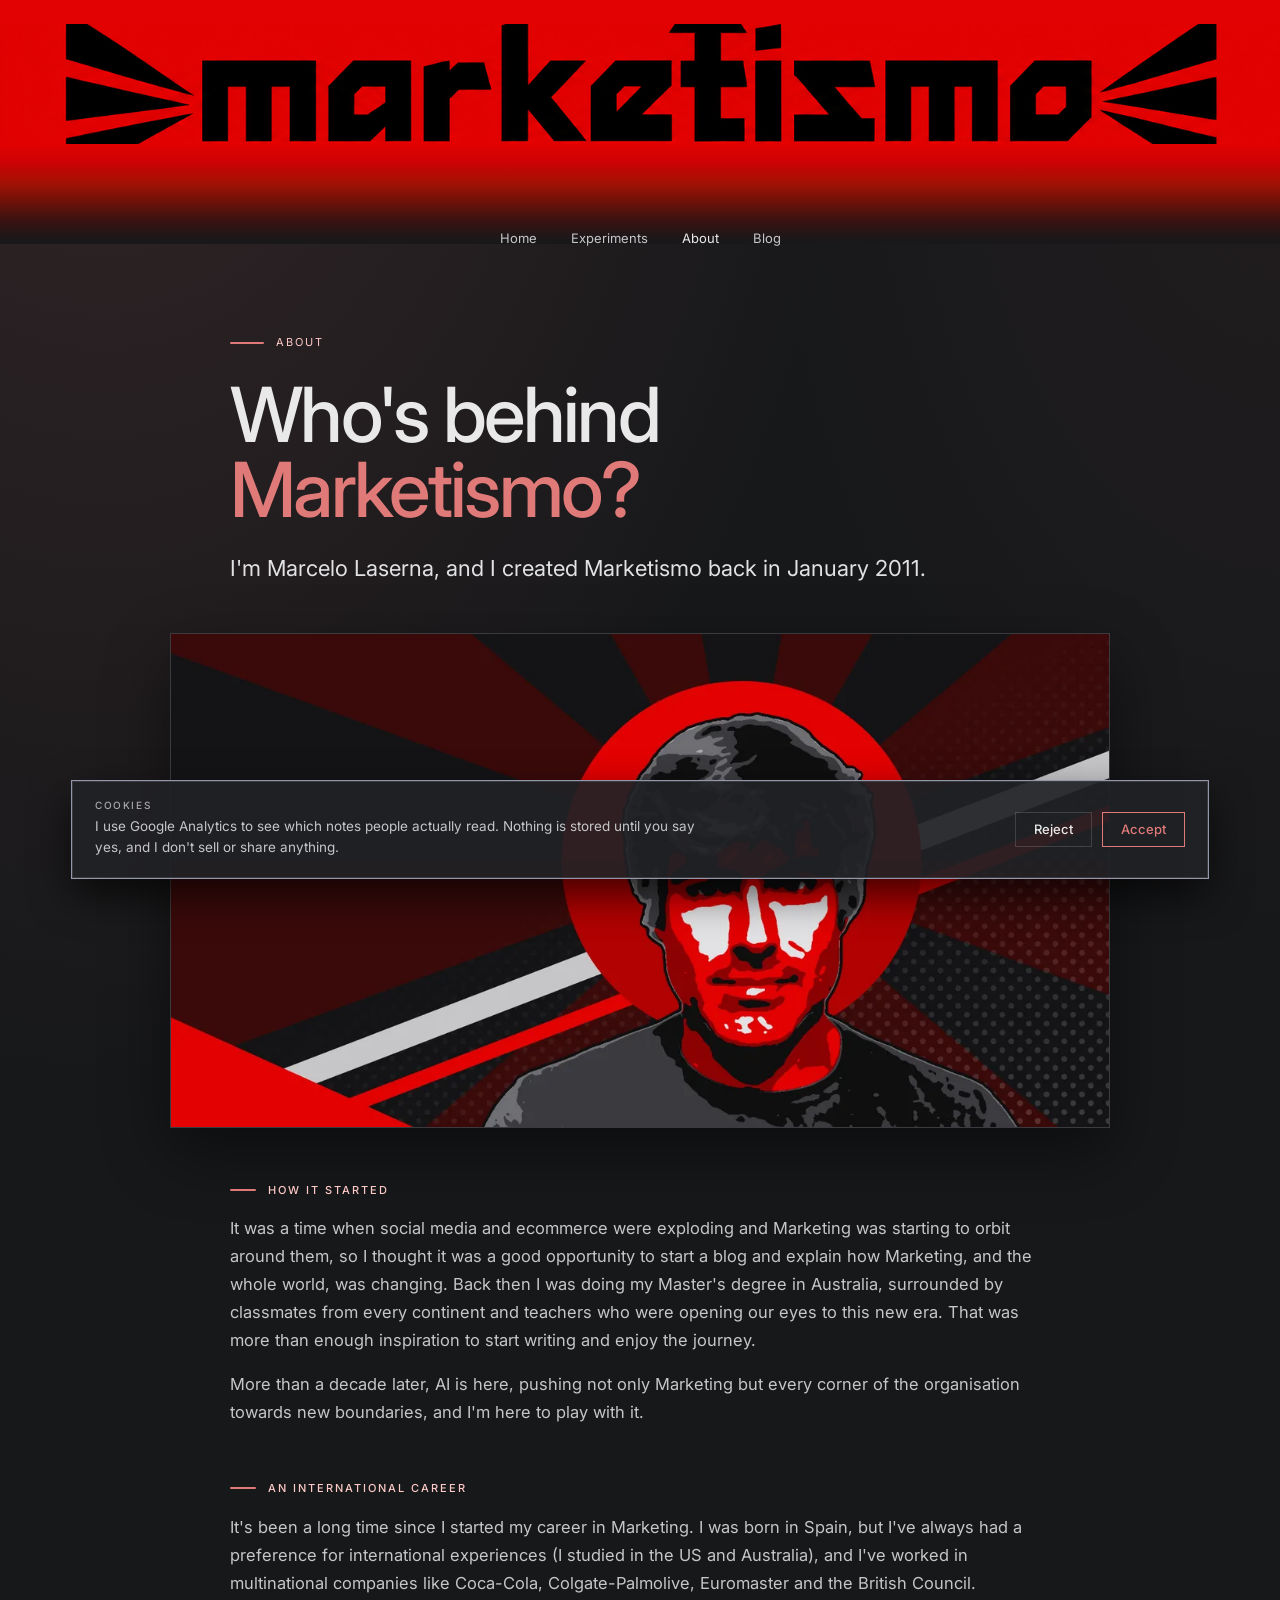
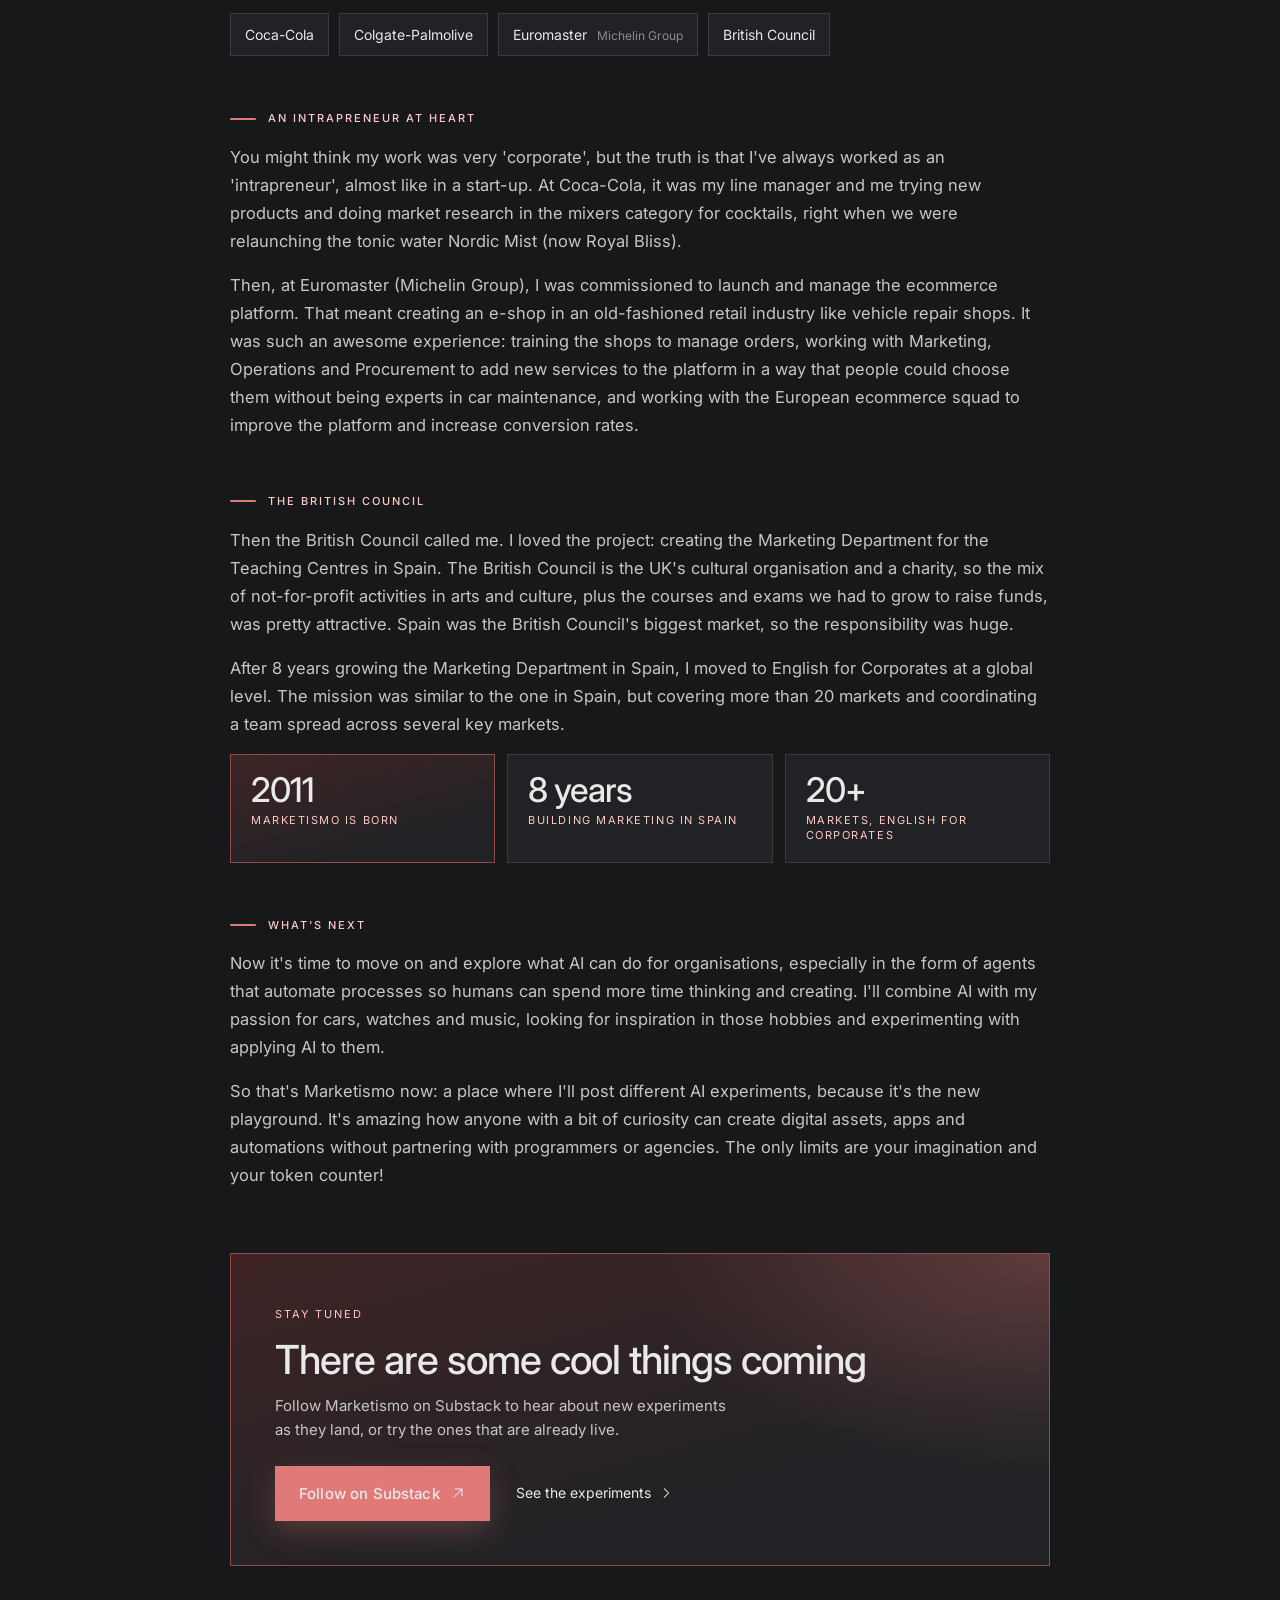
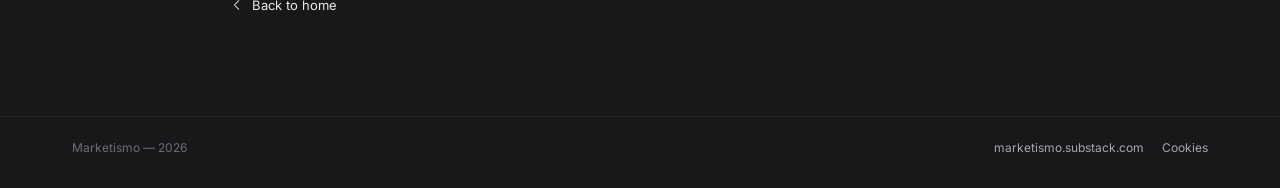
==== about/index.html @ d48d87e8 "Add the About page and its constructivist portrait tile New page at /about/ with Marcelo's story, a " ====
<!DOCTYPE html>
<html lang="en">
<head>
<meta charset="utf-8">
<meta name="viewport" content="width=device-width, initial-scale=1">

<!-- Consent Mode v2 defaults - must run before GTM loads -->
<script>
  window.dataLayer = window.dataLayer || [];
  function gtag(){dataLayer.push(arguments);}
  gtag('consent', 'default', {
    'ad_storage': 'denied',
    'ad_user_data': 'denied',
    'ad_personalization': 'denied',
    'analytics_storage': 'denied',
    'functionality_storage': 'granted',
    'security_storage': 'granted',
    'wait_for_update': 500
  });
</script>

<!-- Google Tag Manager -->
<script>(function(w,d,s,l,i){w[l]=w[l]||[];w[l].push({'gtm.start':
new Date().getTime(),event:'gtm.js'});var f=d.getElementsByTagName(s)[0],
j=d.createElement(s),dl=l!='dataLayer'?'&l='+l:'';j.async=true;j.src=
'https://www.googletagmanager.com/gtm.js?id='+i+dl;f.parentNode.insertBefore(j,f);
})(window,document,'script','dataLayer','GTM-PH86G99C');</script>
<!-- End Google Tag Manager -->
<title>About: who's behind Marketismo — Marketismo</title>
<meta name="description" content="Marcelo Laserna started Marketismo in 2011. From Coca-Cola, Euromaster and the British Council to building with AI: the story behind the blog and its experiments.">
<link rel="canonical" href="https://www.marketismo.com/about/">
<link rel="icon" href="/favicon.ico" sizes="16x16 32x32 48x48">
<link rel="icon" type="image/png" sizes="192x192" href="/assets/icons/icon-192.png">
<link rel="apple-touch-icon" href="/apple-touch-icon.png">
<link rel="manifest" href="/site.webmanifest">
<meta name="theme-color" content="#e20203">

<meta property="og:type" content="profile">
<meta property="og:site_name" content="Marketismo">
<meta property="og:title" content="Who's behind Marketismo?">
<meta property="og:description" content="Marcelo Laserna: marketer, intrapreneur, and now playing with AI.">
<meta property="og:url" content="https://www.marketismo.com/about/">
<meta property="og:image" content="https://www.marketismo.com/assets/img/about/about-og.jpg">
<meta property="og:image:width" content="1200">
<meta property="og:image:height" content="630">
<meta property="og:image:alt" content="Poster-style portrait of Marcelo Laserna in red, black and grey.">
<meta name="twitter:card" content="summary_large_image">

<link rel="preconnect" href="https://fonts.googleapis.com">
<link rel="preconnect" href="https://fonts.gstatic.com" crossorigin>
<link rel="stylesheet" href="https://fonts.googleapis.com/css2?family=Inter:wght@300;400;500;600&amp;display=swap">
<link rel="stylesheet" href="/assets/css/nocturne.css">
<link rel="stylesheet" href="/assets/css/site.css">
</head>
<body>
<!-- Google Tag Manager (noscript) -->
<noscript><iframe src="https://www.googletagmanager.com/ns.html?id=GTM-PH86G99C"
height="0" width="0" style="display:none;visibility:hidden"></iframe></noscript>
<!-- End Google Tag Manager (noscript) -->
<div class="page">

  <header class="site-header site-header--compact">
    <a class="logo-link" href="/" aria-label="Marketismo — home">
      <img src="/assets/img/marketismo-logo.png" alt="Marketismo">
    </a>
    <div class="logo-fade" aria-hidden="true"></div>
    <nav class="site-nav">
      <a href="/">Home</a>
      <a href="/#tiles">Experiments</a>
      <a href="/about/" aria-current="page">About</a>
      <a href="https://marketismo.substack.com/" target="_blank" rel="noopener">Blog</a>
    </nav>
  </header>

  <main>
    <article class="article">

      <header class="article-head">
        <div class="eyebrow">
          <span class="eyebrow-mark"></span>
          <span class="eyebrow-text">About</span>
        </div>
        <h1>Who's behind <em>Marketismo?</em></h1>
        <p class="article-lead">I'm Marcelo Laserna, and I created Marketismo back in January 2011.</p>
      </header>

      <figure class="article-figure">
        <img src="/assets/img/about/about-1200.webp"
             srcset="/assets/img/about/about-1200.webp 1200w, /assets/img/about/about-2400.webp 2400w"
             sizes="(max-width: 900px) 100vw, 900px"
             width="1200" height="630"
             alt="Poster-style portrait of Marcelo Laserna in red, black and grey, in front of a red sun and rays.">
      </figure>

      <div class="article-body">

        <h2>How it started</h2>
        <p>It was a time when social media and ecommerce were exploding and Marketing was starting to orbit around them, so I thought it was a good opportunity to start a blog and explain how Marketing, and the whole world, was changing. Back then I was doing my Master's degree in Australia, surrounded by classmates from every continent and teachers who were opening our eyes to this new era. That was more than enough inspiration to start writing and enjoy the journey.</p>
        <p>More than a decade later, AI is here, pushing not only Marketing but every corner of the organisation towards new boundaries, and I'm here to play with it.</p>

        <h2>An international career</h2>
        <p>It's been a long time since I started my career in Marketing. I was born in Spain, but I've always had a preference for international experiences (I studied in the US and Australia), and I've worked in multinational companies like Coca-Cola, Colgate-Palmolive, Euromaster and the British Council.</p>
        <ul class="career" aria-label="Companies">
          <li>Coca-Cola</li>
          <li>Colgate-Palmolive</li>
          <li>Euromaster <span>Michelin Group</span></li>
          <li>British Council</li>
        </ul>

        <h2>An intrapreneur at heart</h2>
        <p>You might think my work was very 'corporate', but the truth is that I've always worked as an 'intrapreneur', almost like in a start-up. At Coca-Cola, it was my line manager and me trying new products and doing market research in the mixers category for cocktails, right when we were relaunching the tonic water Nordic Mist (now Royal Bliss).</p>
        <p>Then, at Euromaster (Michelin Group), I was commissioned to launch and manage the ecommerce platform. That meant creating an e-shop in an old-fashioned retail industry like vehicle repair shops. It was such an awesome experience: training the shops to manage orders, working with Marketing, Operations and Procurement to add new services to the platform in a way that people could choose them without being experts in car maintenance, and working with the European ecommerce squad to improve the platform and increase conversion rates.</p>

        <h2>The British Council</h2>
        <p>Then the British Council called me. I loved the project: creating the Marketing Department for the Teaching Centres in Spain. The British Council is the UK's cultural organisation and a charity, so the mix of not-for-profit activities in arts and culture, plus the courses and exams we had to grow to raise funds, was pretty attractive. Spain was the British Council's biggest market, so the responsibility was huge.</p>
        <p>After 8 years growing the Marketing Department in Spain, I moved to English for Corporates at a global level. The mission was similar to the one in Spain, but covering more than 20 markets and coordinating a team spread across several key markets.</p>
        <ul class="facts">
          <li><span class="facts-value">2011</span><span class="facts-label">Marketismo is born</span></li>
          <li><span class="facts-value">8 years</span><span class="facts-label">Building Marketing in Spain</span></li>
          <li><span class="facts-value">20+</span><span class="facts-label">Markets, English for Corporates</span></li>
        </ul>

        <h2>What's next</h2>
        <p>Now it's time to move on and explore what AI can do for organisations, especially in the form of agents that automate processes so humans can spend more time thinking and creating. I'll combine AI with my passion for cars, watches and music, looking for inspiration in those hobbies and experimenting with applying AI to them.</p>
        <p>So that's Marketismo now: a place where I'll post different AI experiments, because it's the new playground. It's amazing how anyone with a bit of curiosity can create digital assets, apps and automations without partnering with programmers or agencies. The only limits are your imagination and your token counter!</p>

        <aside class="cta-panel" aria-labelledby="cta-title">
          <span class="cta-kicker">Stay tuned</span>
          <h2 class="cta-title" id="cta-title">There are some cool things coming</h2>
          <p>Follow Marketismo on Substack to hear about new experiments as they land, or try the ones that are already live.</p>
          <div class="cta-actions">
            <a class="cta-button" href="https://marketismo.substack.com/" target="_blank" rel="noopener">Follow on Substack
              <svg width="16" height="16" viewBox="0 0 256 256" fill="currentColor" aria-hidden="true"><path d="M200 64v104a8 8 0 0 1-16 0V83.3L69.7 197.7a8 8 0 0 1-11.4-11.4L172.7 72H88a8 8 0 0 1 0-16h104a8 8 0 0 1 8 8Z"/></svg>
            </a>
            <a class="cta-secondary" href="/#tiles">See the experiments
              <svg width="14" height="14" viewBox="0 0 256 256" fill="currentColor" aria-hidden="true"><path d="m181.7 133.7-80 80a8 8 0 0 1-11.4-11.4L164.7 128 90.3 53.7a8 8 0 0 1 11.4-11.4l80 80a8 8 0 0 1 0 11.4Z"/></svg>
            </a>
          </div>
        </aside>

        <a class="article-back" href="/">
          <svg width="14" height="14" viewBox="0 0 256 256" fill="currentColor" aria-hidden="true"><path d="M165.7 202.3a8 8 0 0 1-11.4 11.4l-80-80a8 8 0 0 1 0-11.4l80-80a8 8 0 0 1 11.4 11.4L91.3 128Z"/></svg>
          Back to home
        </a>
      </div>
    </article>
  </main>

  <footer class="site-footer">
    <span>Marketismo — 2026</span>
    <div class="footer-links">
      <a href="https://marketismo.substack.com/" target="_blank" rel="noopener">marketismo.substack.com</a>
      <button type="button" class="link-btn" id="mk-consent-reopen">Cookies</button>
    </div>
  </footer>
</div>
<!-- Cookie consent -->
<div class="consent" id="mk-consent" role="dialog" aria-modal="false" aria-labelledby="mk-consent-title" hidden>
  <div class="consent-inner">
    <div class="consent-copy">
      <h2 class="consent-title" id="mk-consent-title">Cookies</h2>
      <p>I use Google Analytics to see which notes people actually read. Nothing is stored until you say yes, and I don't sell or share anything.</p>
    </div>
    <div class="consent-actions">
      <button type="button" class="btn btn-secondary" data-consent="denied">Reject</button>
      <button type="button" class="btn btn-primary" data-consent="granted">Accept</button>
    </div>
  </div>
</div>
<script src="/assets/js/consent.js"></script>
</body>
</html>
---- assets/css/nocturne.css ----
/* Nocturne — design-system tokens and component classes. This file is the source of truth for the system's look; retune it here and see readme.md. */
@import url('https://fonts.googleapis.com/css2?family=Inter:wght@400;500;600;700&display=swap');

:root {
  --color-bg: #161826;
  --color-surface: #232532;
  --color-text: #e9e9ed;
  --color-accent: #9184d9; /* review round 7 (Barron): the accent moves to
     the product's blurple — OKLCH hue 289.2, the hue of the app's own Pro
     accent (#9a8fe0, --om-accent-pro) — at the same lightness the steel
     accent held (L 0.660, so the documented ratios survive) and chroma
     in the product blurple's own range (its token sits at C 0.118; the
     accent takes 0.125, from the old steel's 0.030):
     the accent now reads as an accent rather than another neutral. */
  --color-accent-2: #a7a1db; /* the machine-derived stand-in follows: same
     hue, same L 0.734, chroma at the same 2:3 proportion it held */
  --color-divider: color-mix(in srgb, #e9e9ed 16%, transparent);

  /* Tonal ramps — generated in OKLCH on one shared lightness scale, so the
     same step of any role matches the others in visual value. */
  --color-neutral-100: #f3f5fe;
  --color-neutral-200: #e4e7f5;
  --color-neutral-300: #cfd3e5;
  --color-neutral-400: #b2b6ca;
  --color-neutral-500: #9397ab;
  --color-neutral-600: #75798c;
  --color-neutral-700: #595d6c;
  --color-neutral-800: #3f424d;
  --color-neutral-900: #292b31;

  --color-accent-100: #f5f4ff;
  --color-accent-200: #e7e5fe;
  --color-accent-300: #d2cefd;
  --color-accent-400: #b5abfc;
  --color-accent-500: #968ae0;
  --color-accent-600: #796cbf;
  --color-accent-700: #5d5294;
  --color-accent-800: #423a6a;
  --color-accent-900: #2b2741;

  --color-accent-2-100: #f5f4ff;
  --color-accent-2-200: #e7e5fe;
  --color-accent-2-300: #d2cefd;
  --color-accent-2-400: #b5afe8;
  --color-accent-2-500: #9690c9;
  --color-accent-2-600: #7972a9;
  --color-accent-2-700: #5c5783;
  --color-accent-2-800: #423e5d;
  --color-accent-2-900: #2b293a;

  /* Deck section-divider ground — review round 3: saturation as presence.
     Dividers take a saturated deep indigo (hue 277, the neutral ramp's own
     family; C 0.094 — written when the accent held C 0.030, before the
     round-7 blurple raised it past the ground's) with a lighter bloom and
     a ghost tint of the same hue, while the slide grounds stay
     desaturated. Deck-scale fills only — not interface colors. */
  --color-section: #262a60;
  --color-section-glow: #353b80;
  --color-section-ghost: #4c5397;

  --font-heading: "Inter", system-ui, sans-serif;
  --font-heading-weight: 500;
  --font-body: "Inter", system-ui, sans-serif;

  --space-1: 2.8px;
  --space-2: 5.6px;
  --space-3: 8.4px;
  --space-4: 11.2px;
  --space-6: 16.8px;
  --space-8: 22.4px;

  --radius-sm: 4px;
  --radius-md: 8px;
  --radius-lg: 14px;

  /* Elevation — derived from the ground: soft ink-tinted shadows on a
     light theme, a hairline edge + ambient darkness on a dark one. */
  --shadow-sm: 0 0 0 1px #3f424d;
  --shadow-md: 0 0 0 1px #595d6c, 0 6px 18px rgba(0,0,0,0.55);
  --shadow-lg: 0 0 0 1px #9397ab, 0 16px 40px rgba(0,0,0,0.65);
}

body {
  background: var(--color-bg);
  color: var(--color-text);
  font-family: var(--font-body);
}
h1, h2, h3, h4 { font-family: var(--font-heading); font-weight: var(--font-heading-weight); }

.lighten{mix-blend-mode:lighten;background-color:transparent}

/* ══════════════════════════════════════════════════════════════════════════
   Components — built with the tokens above. Plain CSS
   on plain HTML: no JavaScript, no build step. Each class is documented in
   readme.md and demonstrated in foundations/ and components/.
   ══════════════════════════════════════════════════════════════════════ */

*, *::before, *::after { box-sizing: border-box; }
body { margin: 0; font-size: 15px; line-height: 1.55; font-weight: 400; }
h1, h2, h3, h4, h5, h6 {
  font-family: var(--font-heading); font-weight: var(--font-heading-weight);
  line-height: 1.12; letter-spacing: -0.015em; margin: 0 0 var(--space-2);
}
h1 { font-size: 42px; }
h2 { font-size: 32px; }
h3 { font-size: 25px; }
h4 { font-size: 20px; }
h5 { font-size: 16px; }
h6 { font-size: 13px; }
h6 { letter-spacing: 0.08em; text-transform: uppercase; }
p { margin: 0 0 var(--space-3); }
a { color: var(--color-accent); text-underline-offset: 3px; }
img { display: block; max-width: 100%; }
figure { margin: 0; }
figcaption {
  font-size: 11px; margin-top: var(--space-1);
  color: color-mix(in srgb, var(--color-text) 55%, transparent);
}
.text-muted { color: color-mix(in srgb, var(--color-text) 55%, transparent); }
:focus { outline: none; }
:focus-visible { outline: 2px solid var(--color-accent); outline-offset: 2px; }
::selection { background: color-mix(in srgb, var(--color-accent) 30%, transparent); }

/* — rules — */
/* Rules fade to transparent at both ends instead of stopping cleanly — a
   Nocturne signature. The ramp is 48px an end (one deck baseline unit),
   painted from the same divider token. Freestanding rules fade; box
   outlines, in-control separators, and short accent marks stay solid. */
.hr {
  height: 1px; border: 0; margin: var(--space-4) 0;
  background: linear-gradient(to right,
    transparent, var(--color-divider) 48px,
    var(--color-divider) calc(100% - 48px), transparent);
}

/* — buttons — */
.btn {
  display: inline-flex; align-items: center; justify-content: center; gap: 6px;
  cursor: pointer; text-decoration: none;
  font-family: var(--font-heading); font-weight: var(--font-heading-weight);
  font-size: 14px; line-height: 1.2; color: var(--color-text); /* matches the .input's 14px —
     the pair sits side by side in sign-up rows */
  background: transparent; border: 1px solid transparent;
  padding: var(--space-2) calc(var(--space-3) * 1.2);
  border-radius: var(--radius-md);
}
.btn svg { display: block; }
.btn:disabled { opacity: 0.45; cursor: not-allowed; }
.btn-primary { color: var(--color-accent); border-color: var(--color-accent); }
.btn-primary:hover { background: color-mix(in srgb, var(--color-accent) 12%, transparent); }
.btn-primary:active { background: color-mix(in srgb, var(--color-accent) 22%, transparent); }
.btn-secondary { border-color: var(--color-divider); }
.btn-secondary:hover { background: color-mix(in srgb, var(--color-text) 7%, transparent); }
.btn-secondary:active { background: color-mix(in srgb, var(--color-text) 14%, transparent); }
.btn-ghost { color: var(--color-accent); padding-inline: var(--space-1); }
.btn-ghost:hover { background: color-mix(in srgb, var(--color-accent) 10%, transparent); }
.btn-ghost:active { background: color-mix(in srgb, var(--color-accent) 18%, transparent); }
.btn-icon { width: 36px; height: 36px; padding: 0; }
.btn-block { width: 100%; margin-top: var(--space-2); }

/* — forms — */
.field > label {
  display: block; font-size: 12px; margin-bottom: 5px;
  color: color-mix(in srgb, var(--color-text) 70%, transparent);
}
.input {
  width: 100%; min-height: 36px; padding: 6px 10px; font: inherit;
  font-size: 14px; color: var(--color-text); caret-color: var(--color-accent);
  background: var(--color-surface);
  border: 1px solid var(--color-divider); border-radius: var(--radius-md);
}
.input:hover { border-color: color-mix(in srgb, var(--color-text) 45%, transparent); }
.input:focus-visible { border-color: var(--color-accent); outline-offset: 0; }
textarea.input { min-height: 90px; resize: vertical; }
.radio { display: inline-flex; align-items: center; gap: 8px; cursor: pointer; font-size: 14px; }
.radio input, .seg-opt input {
  position: absolute; opacity: 0; width: 0; height: 0; pointer-events: none;
}
.radio .dot {
  width: 16px; height: 16px; flex: none; border-radius: 50%;
  border: 1.5px solid var(--color-divider);
}
.radio:hover .dot { border-color: var(--color-accent); }
.radio input:checked + .dot {
  border-color: var(--color-accent); background: var(--color-accent);
  box-shadow: inset 0 0 0 4px var(--color-bg);
}
.radio input:focus-visible + .dot { outline: 2px solid var(--color-accent); outline-offset: 2px; }
.seg {
  display: inline-flex; overflow: hidden;
  border: 1px solid var(--color-divider); border-radius: var(--radius-md);
}
.seg-opt {
  display: inline-flex; align-items: center; gap: 6px;
  padding: 7px 12px; font-size: 13px; cursor: pointer;
}
.seg-opt + .seg-opt { border-left: 1px solid var(--color-divider); }
.seg-opt:has(input:checked) { color: var(--color-accent); box-shadow: inset 0 0 0 1px var(--color-accent); }
.seg-opt:not(:has(input:checked)):hover { background: color-mix(in srgb, var(--color-text) 7%, transparent); }
.seg-opt:has(input:focus-visible) { outline: 2px solid var(--color-accent); outline-offset: -2px; }

/* — cards — */
.card {
  display: flex; flex-direction: column; gap: var(--space-2);
  padding: var(--space-3); border-radius: var(--radius-md); background: var(--color-surface);
}
.card-kicker { font-size: 10px; letter-spacing: 0.1em; text-transform: uppercase; color: var(--color-accent); }
.card-title {
  font-family: var(--font-heading); font-weight: var(--font-heading-weight);
  font-size: 17px; line-height: 1.2;
}
.card-body { margin: 0; font-size: 13px; opacity: 0.8; flex: 1; }
.card-meta {
  display: flex; align-items: center; gap: 6px; font-size: 11px;
  color: color-mix(in srgb, var(--color-text) 50%, transparent);
}
.elev-sm { box-shadow: var(--shadow-sm); }
.elev-md { box-shadow: var(--shadow-md); }
.elev-lg { box-shadow: var(--shadow-lg); }

/* — tags — */
.tag {
  display: inline-flex; align-items: center; font-size: 11px;
  letter-spacing: 0.02em; padding: 3px 10px;
  border-radius: calc(var(--radius-md) * 0.75);
}
.tag-accent { background: var(--color-accent-800); color: var(--color-accent-100); }
.tag-accent-2 { background: var(--color-accent-2-800); color: var(--color-accent-2-100); }
.tag-neutral { background: var(--color-neutral-800); color: var(--color-neutral-100); }
.tag-outline { border: 1px solid var(--color-accent); color: var(--color-accent); }

/* — navigation — */
.nav {
  display: flex; align-items: center; gap: var(--space-4);
  padding: var(--space-3) var(--space-4);
  border-bottom: none;
}
.nav-brand {
  font-family: var(--font-heading); font-weight: var(--font-heading-weight);
  font-size: 18px; margin-right: auto;
}
.nav a { color: inherit; text-decoration: none; font-size: 14px; }
.nav a:hover, .nav a[aria-current='page'] { color: var(--color-accent); }

/* — tables — */
.table { width: 100%; border-collapse: collapse; font-size: 14px; }
.table th {
  text-align: left; font-size: 11px; letter-spacing: 0.08em; text-transform: uppercase;
  color: color-mix(in srgb, var(--color-text) 60%, transparent);
  padding: var(--space-2); border-bottom: 1px solid transparent; /* keeps layout; the row paints the fading rule */
}
.table td {
  padding: var(--space-2);
  border-bottom: 1px solid transparent;
}
/* Row rules as row-level strips so the end-fade spans the row, not each cell. */
.table thead tr {
  background: linear-gradient(to right,
    transparent, var(--color-divider) 48px,
    var(--color-divider) calc(100% - 48px), transparent) no-repeat bottom / 100% 1px;
}
.table tbody tr {
  background: linear-gradient(to right,
    transparent, color-mix(in srgb, var(--color-text) 8%, transparent) 48px,
    color-mix(in srgb, var(--color-text) 8%, transparent) calc(100% - 48px), transparent) no-repeat bottom / 100% 1px;
}
.table tbody tr:hover {
  /* the hover tint layers over the row rule, which keeps painting */
  background:
    linear-gradient(color-mix(in srgb, var(--color-text) 4%, transparent),
                    color-mix(in srgb, var(--color-text) 4%, transparent)) no-repeat 0 0 / 100% 100%,
    linear-gradient(to right,
      transparent, color-mix(in srgb, var(--color-text) 8%, transparent) 48px,
      color-mix(in srgb, var(--color-text) 8%, transparent) calc(100% - 48px), transparent) no-repeat bottom / 100% 1px;
}

/* — dialog — */
.dialog-backdrop {
  position: fixed; inset: 0; display: grid; place-items: center;
  padding: var(--space-4);
  background: color-mix(in srgb, var(--color-neutral-900) 50%, transparent);
}
.dialog {
  width: min(440px, 100%); display: flex; flex-direction: column; gap: var(--space-3);
  padding: var(--space-4); border-radius: var(--radius-lg);
  background: var(--color-surface); box-shadow: var(--shadow-lg);
}
.dialog-title {
  font-family: var(--font-heading); font-weight: var(--font-heading-weight);
  font-size: 20px;
}
.dialog-body { font-size: 14px; opacity: 0.85; }
.dialog-actions { display: flex; justify-content: flex-end; gap: var(--space-2); margin-top: var(--space-2); }
---- assets/css/site.css ----
/* Marketismo home — page theme layered over the Nocturne design system (nocturne.css). */
:root {
  --color-bg: #17181a; --color-surface: #212225; --color-text: #e9e9ea;
  --color-accent: #e07a78; --color-accent-2: #e07a78;
  --color-neutral-100: #f4f4f5; --color-neutral-200: #e2e2e4; --color-neutral-300: #c6c6c9;
  --color-neutral-400: #a8a8ac; --color-neutral-500: #8b8b90; --color-neutral-600: #6e6e73;
  --color-neutral-700: #535358; --color-neutral-800: #3b3b3f; --color-neutral-900: #262628;
  --color-accent-100: #fff4f3; --color-accent-200: #ffe3e1; --color-accent-300: #fdc9c6;
  --color-accent-400: #f39e9c; --color-accent-500: #e07a78; --color-accent-600: #bf6260;
  --color-accent-700: #94494a; --color-accent-800: #6a3435; --color-accent-900: #3f2425;
  --color-accent-2-800: #6a3435; --color-accent-2-100: #fff4f3;

  --brand-red: #e20203;
  --fade-h: clamp(90px, 13vw, 170px);
  --gutter: clamp(20px, 6vw, 72px);
}

body { margin: 0; background: var(--color-bg); color: var(--color-text); -webkit-font-smoothing: antialiased; }
a { color: var(--color-accent); text-underline-offset: 3px; }
a:hover { color: var(--color-accent-300); }

@keyframes mkFade { from { opacity: 0; transform: translateY(10px); } to { opacity: 1; transform: none; } }

.page {
  min-height: 100vh; display: flex; flex-direction: column;
  background:
    radial-gradient(90% 60% at 8% -10%, rgba(224,122,120,0.16), transparent 70%),
    radial-gradient(60% 40% at 100% 0%, rgba(224,122,120,0.06), transparent 70%),
    var(--color-bg);
}

/* — header — */
.site-header { display: flex; flex-direction: column; align-items: center; }
.logo-link {
  position: relative; display: flex; align-items: center; justify-content: center;
  width: 100%; background: var(--brand-red); overflow: hidden;
  padding: clamp(24px, 3.6vw, 46px) 0 0; text-decoration: none;
  animation: mkFade .8s ease both;
}
.logo-link img {
  display: block; width: 100%; max-width: none; height: clamp(118px, 17vw, 196px);
  object-fit: cover; object-position: center;
  transition: transform .9s cubic-bezier(.16,.84,.26,1);
}
.logo-link:hover img { transform: scale(1.03); }
.logo-fade {
  width: 100%; height: var(--fade-h);
  background: linear-gradient(to bottom, #e20203 0%, #cd0203 18%, #a51105 38%, #6d1209 58%, #3b1210 76%, #221618 90%, #17181a 100%);
}
.site-nav {
  display: flex; align-items: center; justify-content: center;
  gap: clamp(18px, 3vw, 34px); margin-top: calc(var(--fade-h) * -0.3);
  padding: 14px 20px; font-size: 13px;
}
.site-nav a, .site-footer a { color: var(--color-neutral-300); text-decoration: none; }
.site-nav a { font-size: 13px; }
.site-nav a:hover, .site-footer a:hover { color: var(--color-accent); }
.site-nav a[aria-current="page"] { color: var(--color-text); }

/* — hero — */
.hero {
  padding: clamp(34px, 7vw, 88px) var(--gutter) clamp(40px, 7vw, 80px);
  max-width: 1180px; animation: mkFade .7s ease both;
}
.eyebrow { display: flex; align-items: center; gap: 12px; margin-bottom: 26px; }
.eyebrow-mark { width: 34px; height: 2px; background: var(--color-accent); border-radius: 2px; }
.eyebrow-text { font-size: 11px; letter-spacing: 0.18em; text-transform: uppercase; color: var(--color-accent-300); }
.hero h1 {
  margin: 0; font-family: var(--font-heading); font-weight: 500;
  font-size: clamp(46px, 9.5vw, 116px); line-height: 0.94; letter-spacing: -0.035em;
  color: var(--color-text); text-wrap: balance;
}
.hero h1 em { font-style: normal; color: var(--color-accent); }
.hero p {
  margin: 34px 0 0; max-width: 52ch; font-size: clamp(15px, 1.5vw, 18px);
  line-height: 1.65; color: var(--color-neutral-300); text-wrap: pretty;
}

/* — tiles — */
.tiles { padding: 0 var(--gutter) clamp(56px, 9vw, 110px); max-width: 1180px; }
.tile-grid {
  display: grid; grid-template-columns: repeat(auto-fit, minmax(min(190px, 100%), 1fr));
  gap: clamp(14px, 1.6vw, 22px);
}
.tile {
  display: flex; flex-direction: column; gap: 12px; min-height: 250px; padding: 26px;
  text-decoration: none; color: inherit;
  background: var(--color-surface); border: 1px solid var(--color-neutral-800);
  transition: transform .25s ease, border-color .25s ease, box-shadow .25s ease;
}
.tile:hover { color: inherit; transform: translateY(-4px); border-color: var(--color-neutral-600); box-shadow: var(--shadow-md); }
.tile-kicker { font-size: 10px; letter-spacing: 0.16em; text-transform: uppercase; color: var(--color-neutral-400); }
.tile-title {
  margin-top: auto; font-family: var(--font-heading); font-weight: 500;
  font-size: 27px; line-height: 1.15; letter-spacing: -0.02em;
}
.tile-body { font-size: 13.5px; line-height: 1.6; color: var(--color-neutral-300); }
.tile-cta { display: inline-flex; align-items: center; gap: 7px; font-size: 12px; letter-spacing: 0.04em; color: var(--color-neutral-400); }

.tile--featured {
  background: linear-gradient(165deg, var(--color-accent-900), var(--color-surface) 62%);
  border-color: var(--color-accent-800);
}
.tile--featured:hover { border-color: var(--color-accent); box-shadow: var(--shadow-lg); }
.tile--featured .tile-kicker { color: var(--color-accent-300); }
.tile--featured .tile-cta { color: var(--color-accent); }

/* — footer — */
.site-footer {
  margin-top: auto; padding: 22px var(--gutter) 30px;
  display: flex; flex-wrap: wrap; gap: 14px; justify-content: space-between; align-items: center;
  border-top: 1px solid var(--color-neutral-900);
}
.site-footer span { font-size: 12px; color: var(--color-neutral-600); }
.site-footer a { font-size: 12px; color: var(--color-neutral-400); }

@media (prefers-reduced-motion: reduce) {
  *, *::before, *::after { animation: none !important; transition: none !important; }
}

/* — cookie consent — */
.consent {
  position: fixed; left: 0; right: 0; bottom: 0; z-index: 50;
  padding: 0 var(--gutter) clamp(14px, 2vw, 22px);
  animation: mkConsentIn .45s cubic-bezier(.16,.84,.26,1) both;
}
.consent[hidden] { display: none; }
@keyframes mkConsentIn { from { opacity: 0; transform: translateY(16px); } to { opacity: 1; transform: none; } }
.consent-inner {
  max-width: 1180px; margin: 0 auto;
  display: flex; flex-wrap: wrap; align-items: center; gap: clamp(14px, 2vw, 28px);
  padding: 18px 22px;
  background: color-mix(in srgb, var(--color-surface) 92%, transparent);
  -webkit-backdrop-filter: blur(14px); backdrop-filter: blur(14px);
  border: 1px solid var(--color-neutral-800);
  box-shadow: var(--shadow-lg);
}
.consent-copy { flex: 1 1 320px; }
.consent-title {
  margin: 0 0 5px; font-size: 10px; letter-spacing: 0.16em; text-transform: uppercase;
  font-weight: 500; color: var(--color-neutral-400);
}
.consent-copy p { margin: 0; max-width: 68ch; font-size: 13.5px; line-height: 1.6; color: var(--color-neutral-300); }
.consent-actions { display: flex; gap: 10px; flex: 0 0 auto; margin-left: auto; }
.consent .btn { font-size: 13px; padding: 9px 18px; border-radius: 0; }

@media (max-width: 620px) {
  .consent-actions { width: 100%; margin-left: 0; }
  .consent-actions .btn { flex: 1; }
}

/* — footer links — */
.footer-links { display: flex; align-items: center; gap: 18px; }
.link-btn {
  background: none; border: 0; padding: 0; font: inherit; font-size: 12px;
  color: var(--color-neutral-400); cursor: pointer;
}
.link-btn:hover { color: var(--color-accent); }

/* — experiment tile — */
.tile--experiment { border-color: var(--color-accent-800); }
.tile--experiment:hover { border-color: var(--color-accent); box-shadow: var(--shadow-lg); }
.tile--experiment .tile-kicker { color: var(--color-accent-300); }
.tile--experiment .tile-cta { color: var(--color-accent); }
.tile-media {
  display: block; margin: -26px -26px 6px; aspect-ratio: 1200 / 630; overflow: hidden;
  border-bottom: 1px solid var(--color-neutral-800); background: var(--color-bg);
}
.tile-media img { width: 100%; height: 100%; object-fit: cover; transition: transform .6s cubic-bezier(.16,.84,.26,1); }
.tile--experiment:hover .tile-media img { transform: scale(1.04); }

/* — compact header for inner pages — */
.site-header--compact { --fade-h: clamp(56px, 8vw, 100px); }
.site-header--compact .logo-link { padding-top: clamp(14px, 2vw, 24px); }
.site-header--compact .logo-link img { height: clamp(78px, 10vw, 120px); }

/* — article — */
.article {
  max-width: 820px; margin: 0 auto;
  padding: clamp(34px, 6vw, 72px) var(--gutter) clamp(56px, 8vw, 96px);
  box-sizing: content-box; animation: mkFade .7s ease both;
}
.article-head h1 {
  margin: 0; font-family: var(--font-heading); font-weight: 500;
  font-size: clamp(40px, 7vw, 76px); line-height: 0.98; letter-spacing: -0.035em;
  color: var(--color-text); text-wrap: balance;
}
.article-head h1 em { font-style: normal; color: var(--color-accent); }
.article-lead {
  margin: 26px 0 0; font-size: clamp(18px, 2vw, 22px); line-height: 1.5;
  color: var(--color-neutral-200); text-wrap: pretty;
}
.article-sub { margin: 10px 0 0; font-size: 15px; color: var(--color-neutral-400); }
.article-jump {
  display: inline-flex; align-items: center; gap: 8px; margin-top: 22px;
  font-size: 13px; letter-spacing: 0.02em; text-decoration: none;
}
.article-jump svg { transition: transform .25s ease; }
.article-jump:hover svg { transform: translate(2px, -2px); }

.article-figure { margin: clamp(30px, 5vw, 48px) calc(-1 * min(var(--gutter), 60px)) 0; }
.article-figure img {
  width: 100%; height: auto; border: 1px solid var(--color-neutral-800);
  box-shadow: 0 24px 60px rgba(0,0,0,0.45);
}
.article-figure figcaption { margin-top: 12px; font-size: 12px; color: var(--color-neutral-500); padding: 0 min(var(--gutter), 60px); }

.article-body { margin-top: clamp(36px, 5vw, 56px); font-size: 16.5px; line-height: 1.7; color: var(--color-neutral-300); }
.article-body > h2 {
  display: flex; align-items: center; gap: 12px;
  margin: clamp(40px, 5vw, 56px) 0 18px; font-size: 11px; font-weight: 500;
  letter-spacing: 0.18em; text-transform: uppercase; color: var(--color-accent-300);
}
.article-body > h2::before { content: ""; width: 26px; height: 2px; border-radius: 2px; background: var(--color-accent); }
.article-body p { margin: 0 0 16px; }
.article-body strong { color: var(--color-text); font-weight: 500; }
.article-body a { color: var(--color-text); text-decoration-color: var(--color-accent); text-decoration-thickness: 1px; }
.article-body a:hover { color: var(--color-accent); }

.goals { list-style: none; margin: 0; padding: 0; display: grid; gap: 14px; counter-reset: goal; }
.goals li {
  counter-increment: goal; position: relative; padding: 20px 22px 20px 64px;
  background: var(--color-surface); border: 1px solid var(--color-neutral-800);
}
.goals li::before {
  content: counter(goal, decimal-leading-zero); position: absolute; left: 22px; top: 19px;
  font-size: 13px; font-weight: 500; letter-spacing: 0.04em; color: var(--color-accent);
}

.features { list-style: none; margin: 0; padding: 0; }
.features > li { position: relative; padding: 14px 0 14px 22px; border-top: 1px solid var(--color-neutral-900); }
.features > li:last-child { border-bottom: 1px solid var(--color-neutral-900); }
.features > li::before {
  content: ""; position: absolute; left: 0; top: 25px; width: 7px; height: 7px;
  border-radius: 50%; background: var(--color-accent);
}
.steps { list-style: none; margin: 14px 0 4px; padding: 0; counter-reset: step; }
.steps li { counter-increment: step; position: relative; padding: 6px 0 6px 38px; font-size: 15.5px; }
.steps li::before {
  content: counter(step); position: absolute; left: 0; top: 7px;
  width: 24px; height: 24px; display: grid; place-items: center;
  font-size: 11.5px; font-weight: 500; color: var(--color-accent-200);
  border: 1px solid var(--color-accent-700); border-radius: 50%;
}

/* the call to action — the one place the page raises its voice */
.cta-panel {
  position: relative; overflow: hidden; margin: clamp(44px, 6vw, 64px) 0 0;
  padding: clamp(28px, 4vw, 44px);
  background:
    radial-gradient(80% 120% at 100% 0%, rgba(224,122,120,0.28), transparent 60%),
    linear-gradient(165deg, var(--color-accent-900), var(--color-surface) 70%);
  border: 1px solid var(--color-accent-700);
}
.cta-kicker { font-size: 11px; letter-spacing: 0.18em; text-transform: uppercase; color: var(--color-accent-300); }
.cta-title {
  margin: 12px 0 0; font-family: var(--font-heading); font-weight: 500;
  font-size: clamp(28px, 4vw, 40px); line-height: 1.08; letter-spacing: -0.025em; color: var(--color-text);
}
.cta-panel p { margin: 12px 0 0; max-width: 52ch; font-size: 15px; line-height: 1.6; color: var(--color-neutral-300); }
.cta-button {
  display: inline-flex; align-items: center; gap: 10px; margin-top: 24px;
  padding: 15px 24px; font-size: 15px; font-weight: 500; letter-spacing: 0.01em;
  color: var(--color-bg); background: var(--color-accent); text-decoration: none;
  box-shadow: 0 10px 30px rgba(224,122,120,0.28);
  transition: background .2s ease, transform .2s ease, box-shadow .2s ease;
}
.cta-button:hover { color: var(--color-bg); background: var(--color-accent-400); transform: translateY(-2px); box-shadow: 0 14px 36px rgba(224,122,120,0.38); }
.cta-button:active { background: var(--color-accent-300); transform: none; }
.cta-button svg { transition: transform .2s ease; }
.cta-button:hover svg { transform: translate(2px, -2px); }
.cta-url { display: block; margin-top: 12px; font-size: 12px; color: var(--color-neutral-500); }

.article-note {
  margin: 28px 0 0; padding-top: 18px; border-top: 1px solid var(--color-neutral-900);
  font-size: 12.5px; line-height: 1.6; color: var(--color-neutral-500);
}
.article-back { display: inline-flex; align-items: center; gap: 8px; margin-top: 28px; font-size: 13px; color: var(--color-neutral-300); text-decoration: none; }
.article-back:hover { color: var(--color-accent); }

/* — tiles with media: text sits under the picture, the call to action sinks to the bottom — */
.tile-media ~ .tile-title { margin-top: 0; }
.tile-media ~ .tile-cta { margin-top: auto; }

/* — blog tile: a fountain pen as a constructivist poster — */
.tile-media--poster { position: relative; background: #141416; }
.poster { position: absolute; inset: 0; width: 100%; height: 100%; display: block; }
.poster-rays { transform-box: view-box; transform-origin: 146px 58px; transition: transform 1.2s cubic-bezier(.16,.84,.26,1); }
.poster-pen { transition: transform .6s cubic-bezier(.16,.84,.26,1); }
.tile:hover .poster-rays { transform: rotate(10deg); }
.tile:hover .poster-pen { transform: translate(-3px, 2px); }
.poster-notes, .poster-jukebox, .poster-traces, .poster-calendar, .poster-bars, .poster-portrait { transition: transform .6s cubic-bezier(.16,.84,.26,1); }
.tile:hover .poster-notes { transform: translate(-4px, -3px); }
.tile:hover .poster-jukebox, .tile:hover .poster-calendar { transform: translateY(-2px); }
.tile:hover .poster-traces { transform: translateX(-4px); }
.tile:hover .poster-bars { transform: translate(-6px, 2px); }
.tile:hover .poster-portrait { transform: translateY(-2px); }

/* — article: points scoreboard — */
.points { list-style: none; margin: 4px 0 20px; padding: 0; display: grid; grid-template-columns: repeat(3, 1fr); gap: 12px; }
.points li {
  display: flex; flex-direction: column; gap: 4px; padding: 18px 20px;
  background: var(--color-surface); border: 1px solid var(--color-neutral-800);
}
.points li:first-child { border-color: var(--color-accent-700); background: linear-gradient(165deg, var(--color-accent-900), var(--color-surface) 75%); }
.points-value { font-family: var(--font-heading); font-weight: 500; font-size: clamp(30px, 4vw, 40px); line-height: 1; letter-spacing: -0.03em; color: var(--color-text); }
.points-value::after { content: " pts"; font-size: 13px; letter-spacing: 0.02em; color: var(--color-neutral-500); }
.points-label { font-size: 11px; letter-spacing: 0.16em; text-transform: uppercase; color: var(--color-accent-300); }

/* — about: career and key facts — */
.career { list-style: none; margin: 4px 0 20px; padding: 0; display: flex; flex-wrap: wrap; gap: 10px; }
.career li {
  padding: 9px 14px; font-size: 14px; color: var(--color-text);
  background: var(--color-surface); border: 1px solid var(--color-neutral-800);
}
.career li span { margin-left: 6px; font-size: 12px; color: var(--color-neutral-500); }
.facts { list-style: none; margin: 4px 0 20px; padding: 0; display: grid; grid-template-columns: repeat(3, 1fr); gap: 12px; }
.facts li {
  display: flex; flex-direction: column; gap: 6px; padding: 18px 20px;
  background: var(--color-surface); border: 1px solid var(--color-neutral-800);
}
.facts li:first-child { border-color: var(--color-accent-700); background: linear-gradient(165deg, var(--color-accent-900), var(--color-surface) 75%); }
.facts-value { font-family: var(--font-heading); font-weight: 500; font-size: clamp(26px, 3.4vw, 34px); line-height: 1; letter-spacing: -0.03em; color: var(--color-text); }
.facts-label { font-size: 11px; line-height: 1.4; letter-spacing: 0.14em; text-transform: uppercase; color: var(--color-accent-300); }
@media (max-width: 520px) { .facts { grid-template-columns: 1fr; } }

/* — call to action with a secondary link — */
.cta-actions { display: flex; flex-wrap: wrap; align-items: center; gap: 12px 26px; margin-top: 24px; }
.cta-actions .cta-button { margin-top: 0; }
.cta-secondary { display: inline-flex; align-items: center; gap: 8px; font-size: 14px; color: var(--color-neutral-200); text-decoration: none; }
.cta-secondary:hover { color: var(--color-accent); }
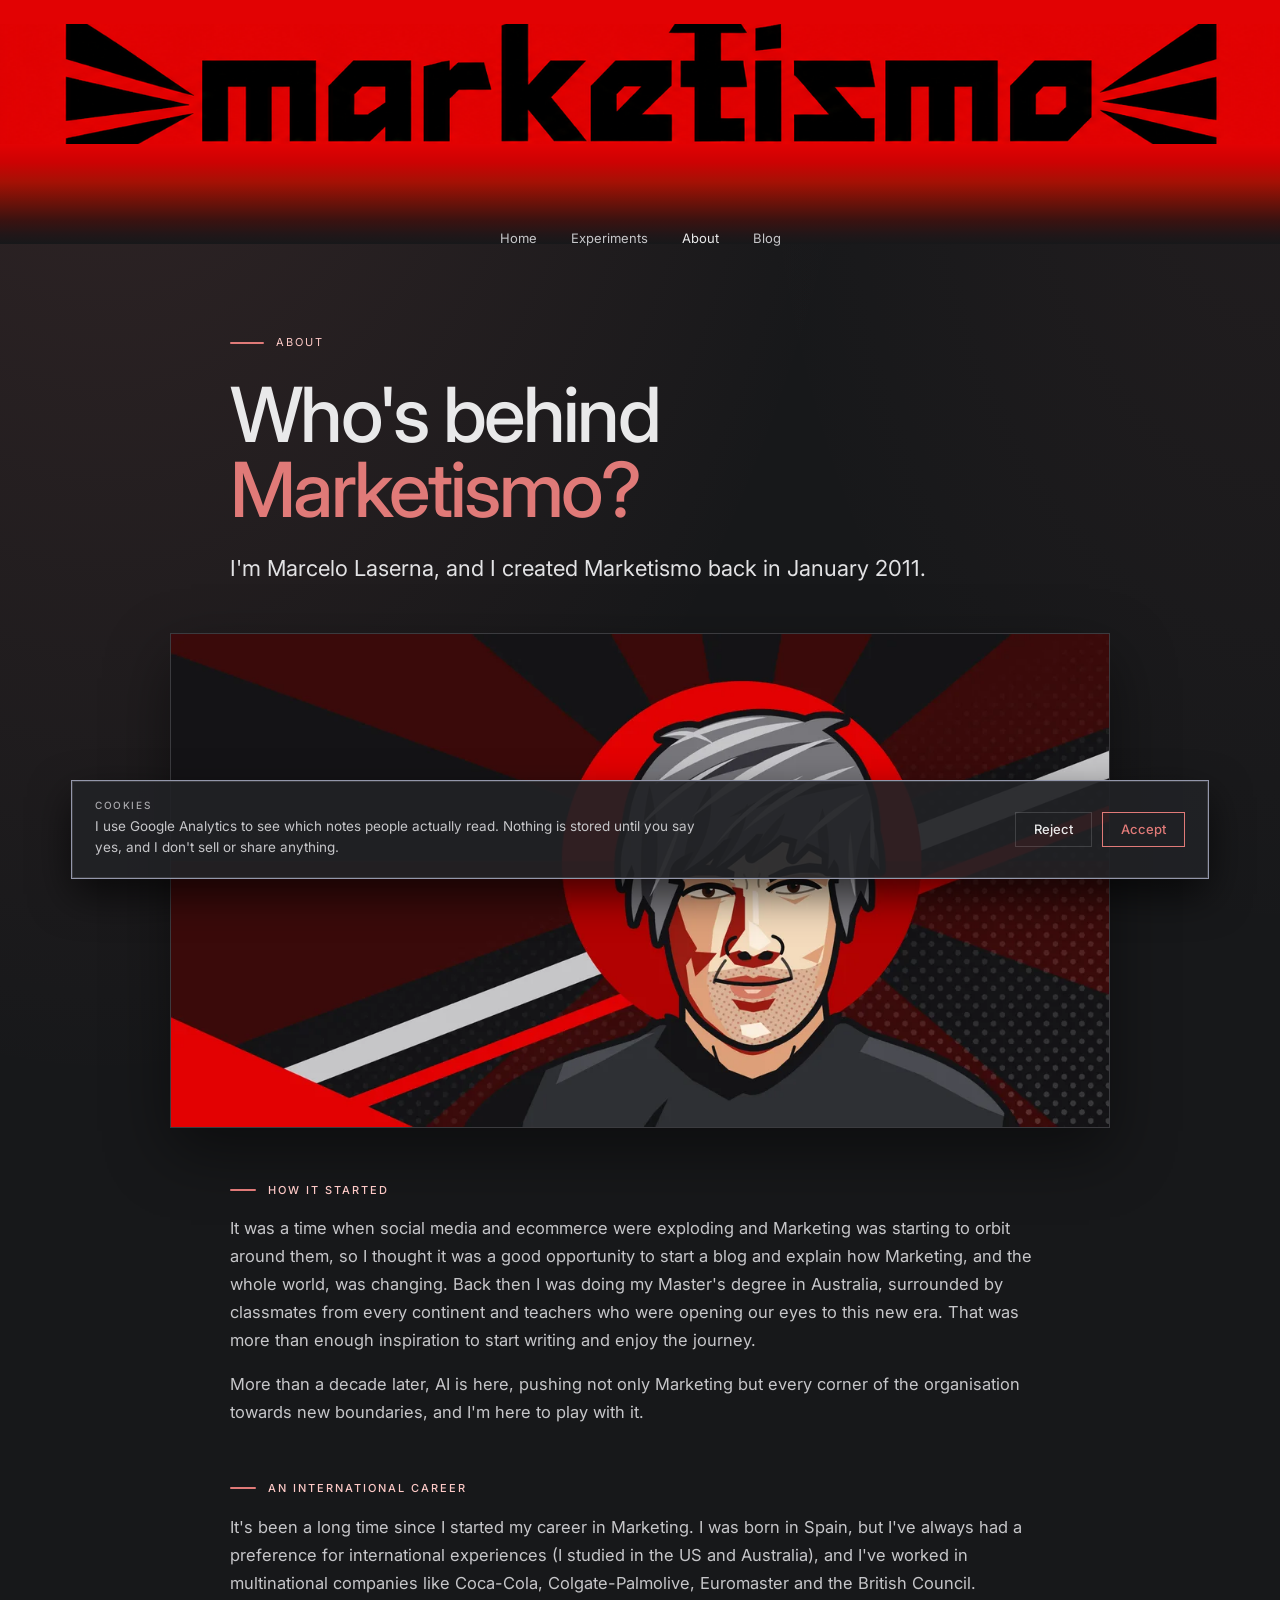
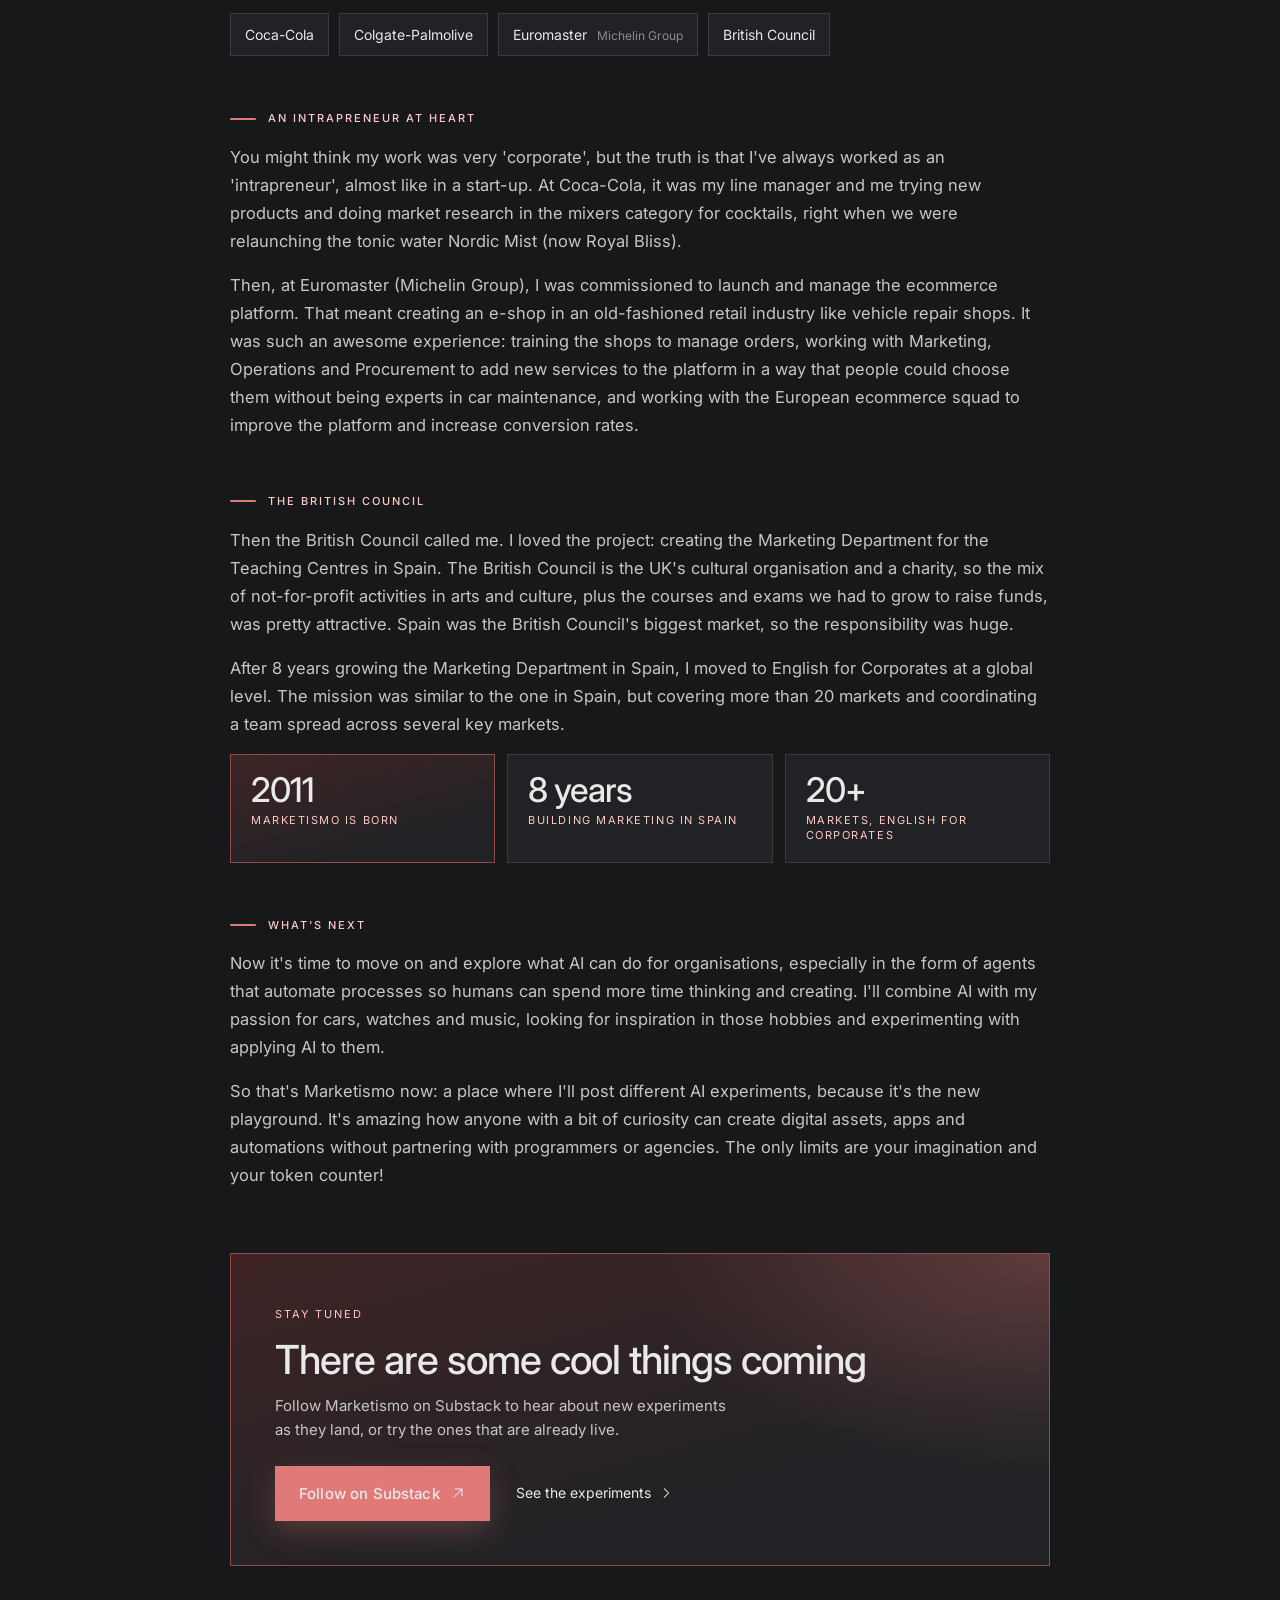
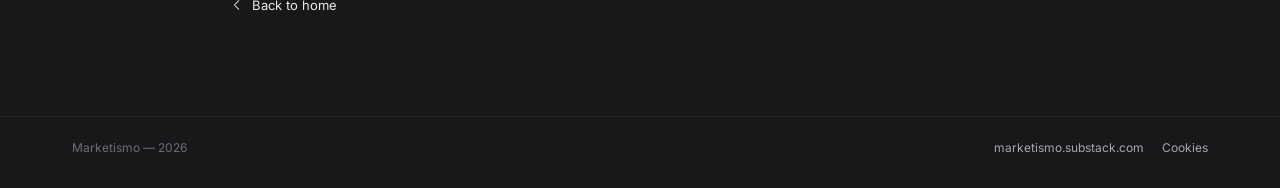
==== commit 43a8606b: "Redraw the About portrait as an illustrated propaganda poster Replace the posterised photo with a ha" ====
--- a/about/index.html
+++ b/about/index.html
@@ -43,7 +43,7 @@
 <meta property="og:image" content="https://www.marketismo.com/assets/img/about/about-og.jpg">
 <meta property="og:image:width" content="1200">
 <meta property="og:image:height" content="630">
-<meta property="og:image:alt" content="Poster-style portrait of Marcelo Laserna in red, black and grey.">
+<meta property="og:image:alt" content="Illustrated propaganda-poster portrait of Marcelo Laserna in front of a red sun.">
 <meta name="twitter:card" content="summary_large_image">
 
 <link rel="preconnect" href="https://fonts.googleapis.com">
@@ -89,7 +89,7 @@
              srcset="/assets/img/about/about-1200.webp 1200w, /assets/img/about/about-2400.webp 2400w"
              sizes="(max-width: 900px) 100vw, 900px"
              width="1200" height="630"
-             alt="Poster-style portrait of Marcelo Laserna in red, black and grey, in front of a red sun and rays.">
+             alt="Illustrated propaganda-poster portrait of Marcelo Laserna, grey hair and cream skin with dark-red shadows, in front of a red sun and rays.">
       </figure>
 
       <div class="article-body">
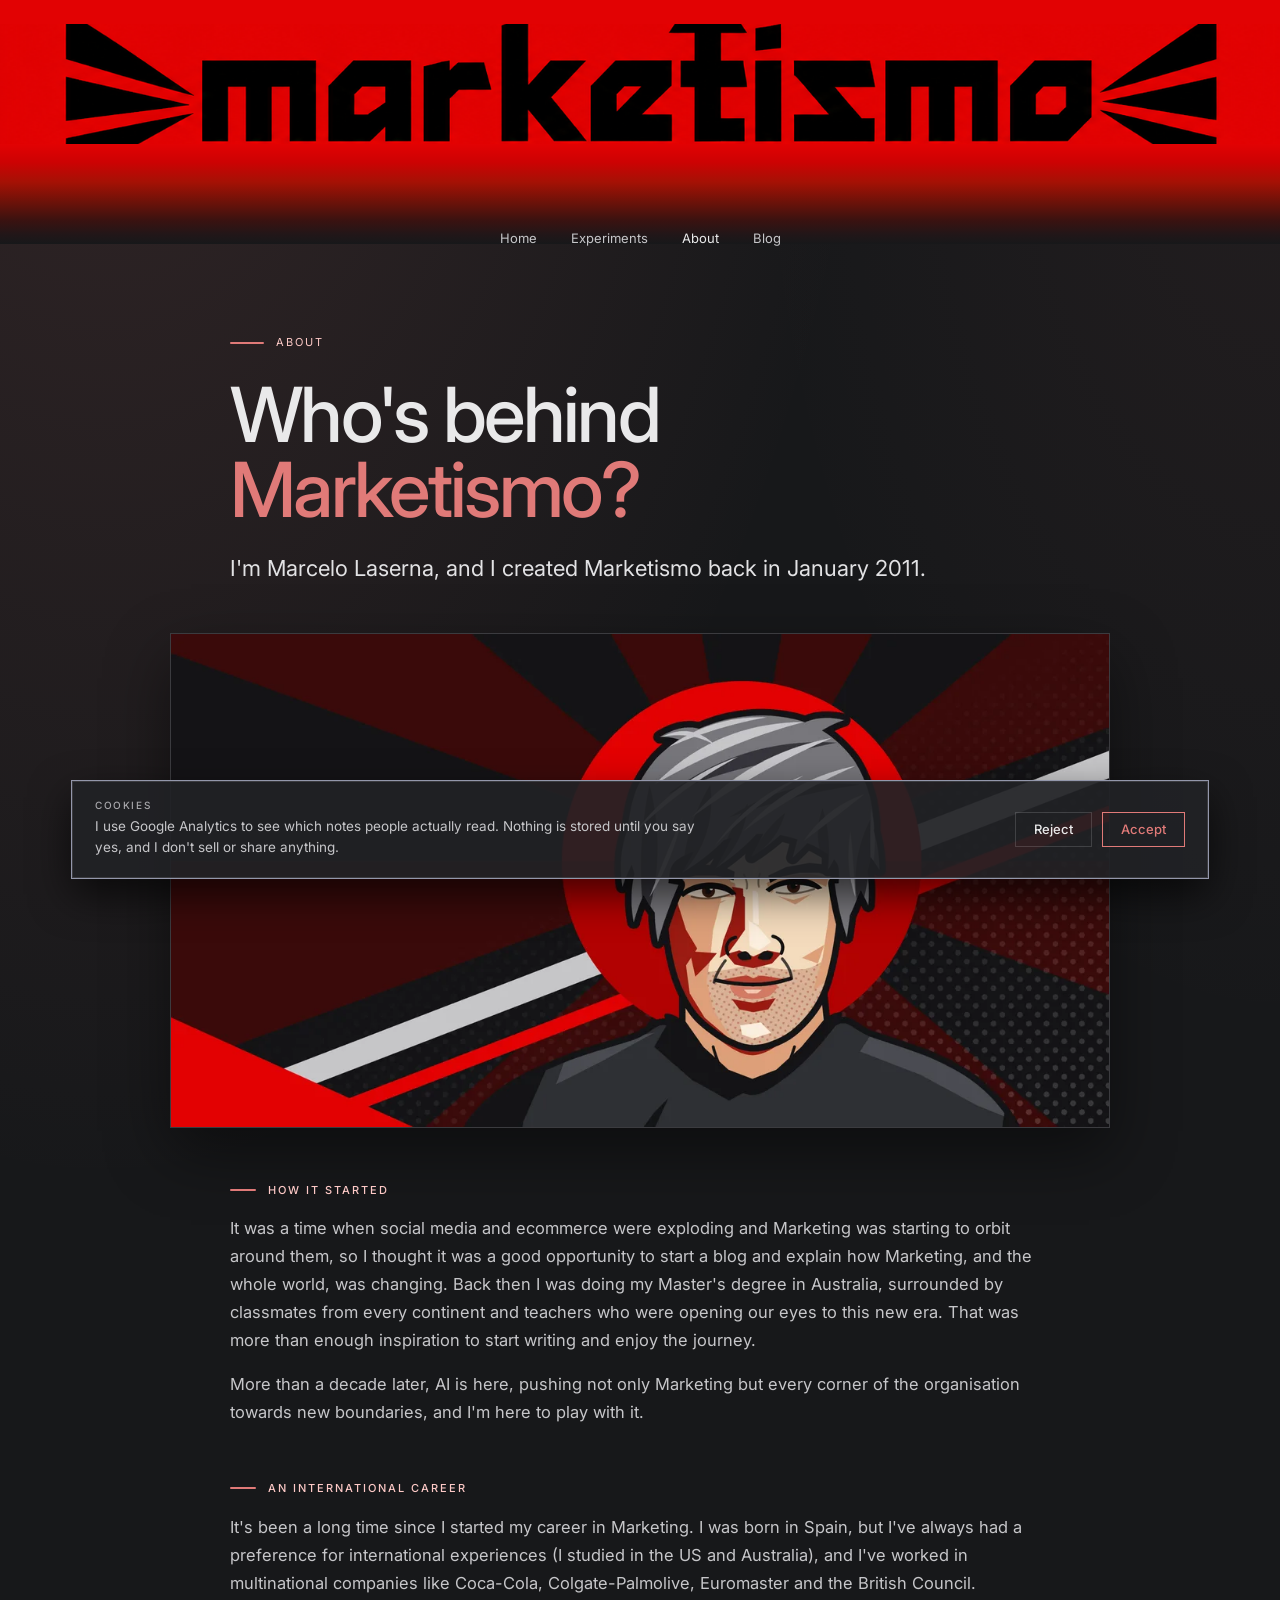
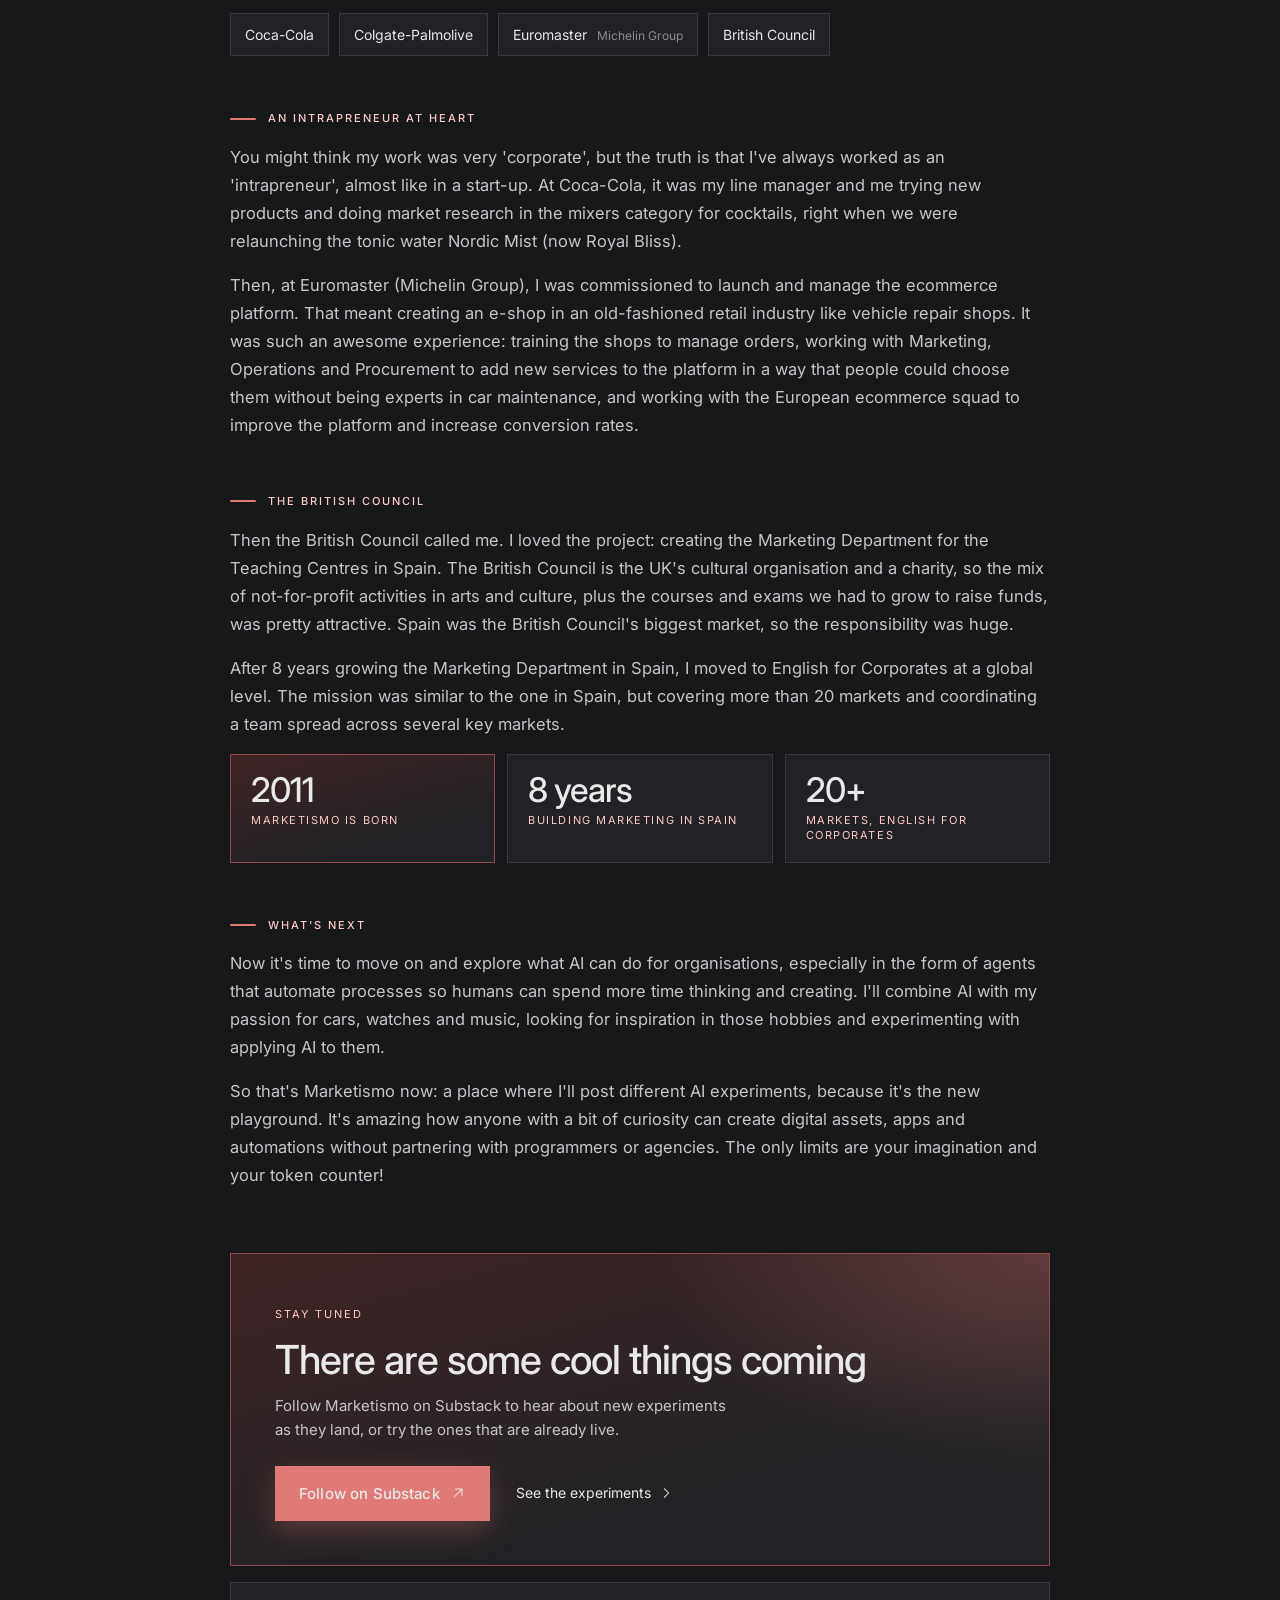
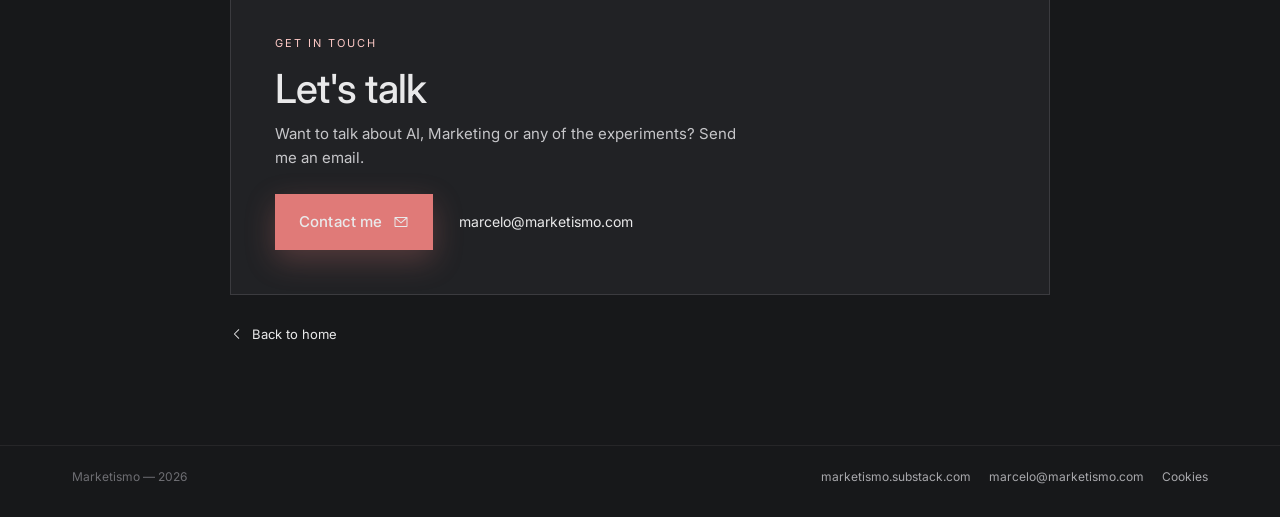
==== commit cd375c70: "Add a Contact me CTA with marcelo@marketismo.com Contact button and address in the home hero, a Let'" ====
--- a/about/index.html
+++ b/about/index.html
@@ -138,6 +138,18 @@
           </div>
         </aside>
 
+        <aside class="cta-panel cta-panel--contact" aria-labelledby="contact-title">
+          <span class="cta-kicker">Get in touch</span>
+          <h2 class="cta-title" id="contact-title">Let's talk</h2>
+          <p>Want to talk about AI, Marketing or any of the experiments? Send me an email.</p>
+          <div class="cta-actions">
+            <a class="cta-button cta-button--mail" href="mailto:marcelo@marketismo.com">Contact me
+              <svg width="16" height="16" viewBox="0 0 256 256" fill="currentColor" aria-hidden="true"><path d="M224 48H32a8 8 0 0 0-8 8v136a16 16 0 0 0 16 16h176a16 16 0 0 0 16-16V56a8 8 0 0 0-8-8Zm-20.57 16L128 133.15 52.57 64ZM216 192H40V74.19l82.59 75.71a8 8 0 0 0 10.82 0L216 74.19V192Z"/></svg>
+            </a>
+            <a class="cta-secondary" href="mailto:marcelo@marketismo.com">marcelo@marketismo.com</a>
+          </div>
+        </aside>
+
         <a class="article-back" href="/">
           <svg width="14" height="14" viewBox="0 0 256 256" fill="currentColor" aria-hidden="true"><path d="M165.7 202.3a8 8 0 0 1-11.4 11.4l-80-80a8 8 0 0 1 0-11.4l80-80a8 8 0 0 1 11.4 11.4L91.3 128Z"/></svg>
           Back to home
@@ -150,6 +162,7 @@
     <span>Marketismo — 2026</span>
     <div class="footer-links">
       <a href="https://marketismo.substack.com/" target="_blank" rel="noopener">marketismo.substack.com</a>
+      <a href="mailto:marcelo@marketismo.com">marcelo@marketismo.com</a>
       <button type="button" class="link-btn" id="mk-consent-reopen">Cookies</button>
     </div>
   </footer>
--- a/assets/css/site.css
+++ b/assets/css/site.css
@@ -269,6 +269,12 @@
 .cta-button:active { background: var(--color-accent-300); transform: none; }
 .cta-button svg { transition: transform .2s ease; }
 .cta-button:hover svg { transform: translate(2px, -2px); }
+.cta-button--mail:hover svg { transform: translateX(2px); }
+.hero-actions { display: flex; flex-wrap: wrap; align-items: center; gap: 12px 22px; margin-top: 30px; }
+.hero-actions .cta-button { margin-top: 0; }
+.hero-email { font-size: 14px; color: var(--color-neutral-300); text-decoration: none; }
+.hero-email:hover { color: var(--color-accent); }
+.cta-panel--contact { margin-top: 16px; background: var(--color-surface); border-color: var(--color-neutral-800); }
 .cta-url { display: block; margin-top: 12px; font-size: 12px; color: var(--color-neutral-500); }
 
 .article-note {
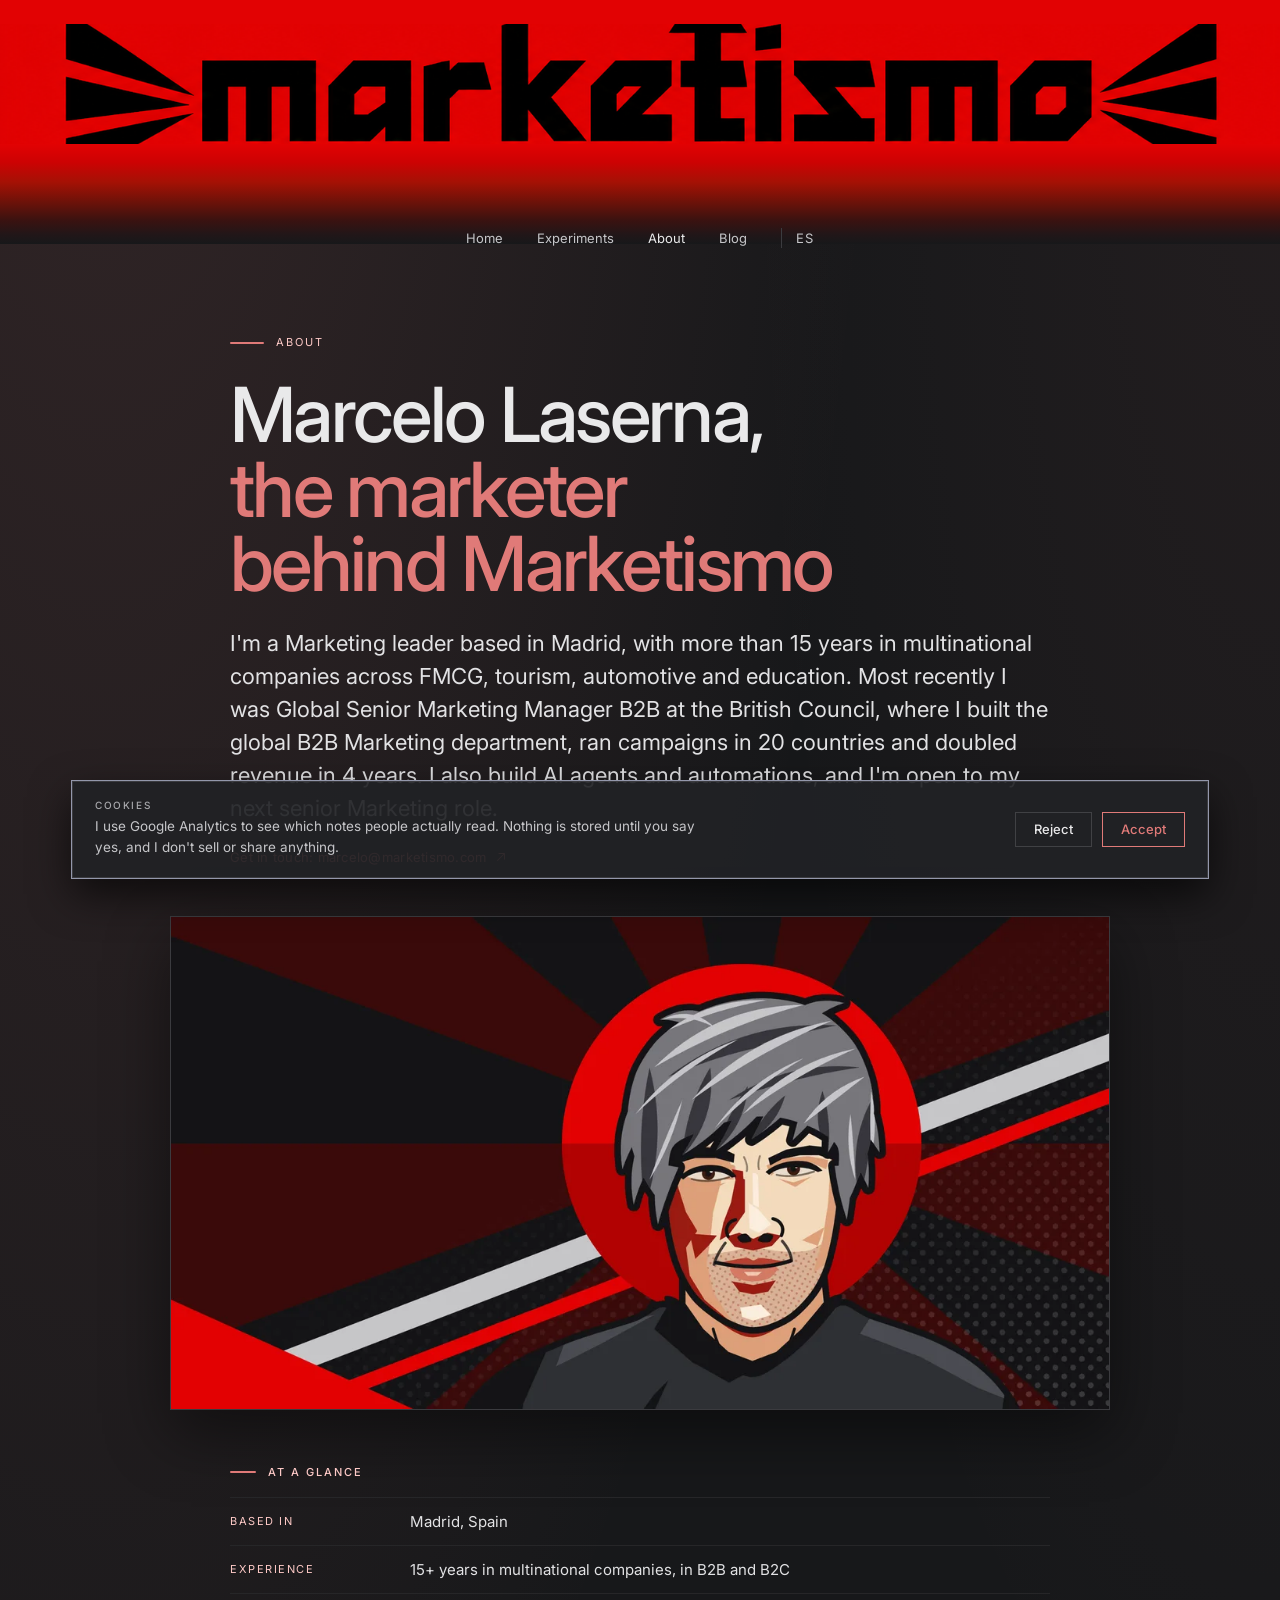
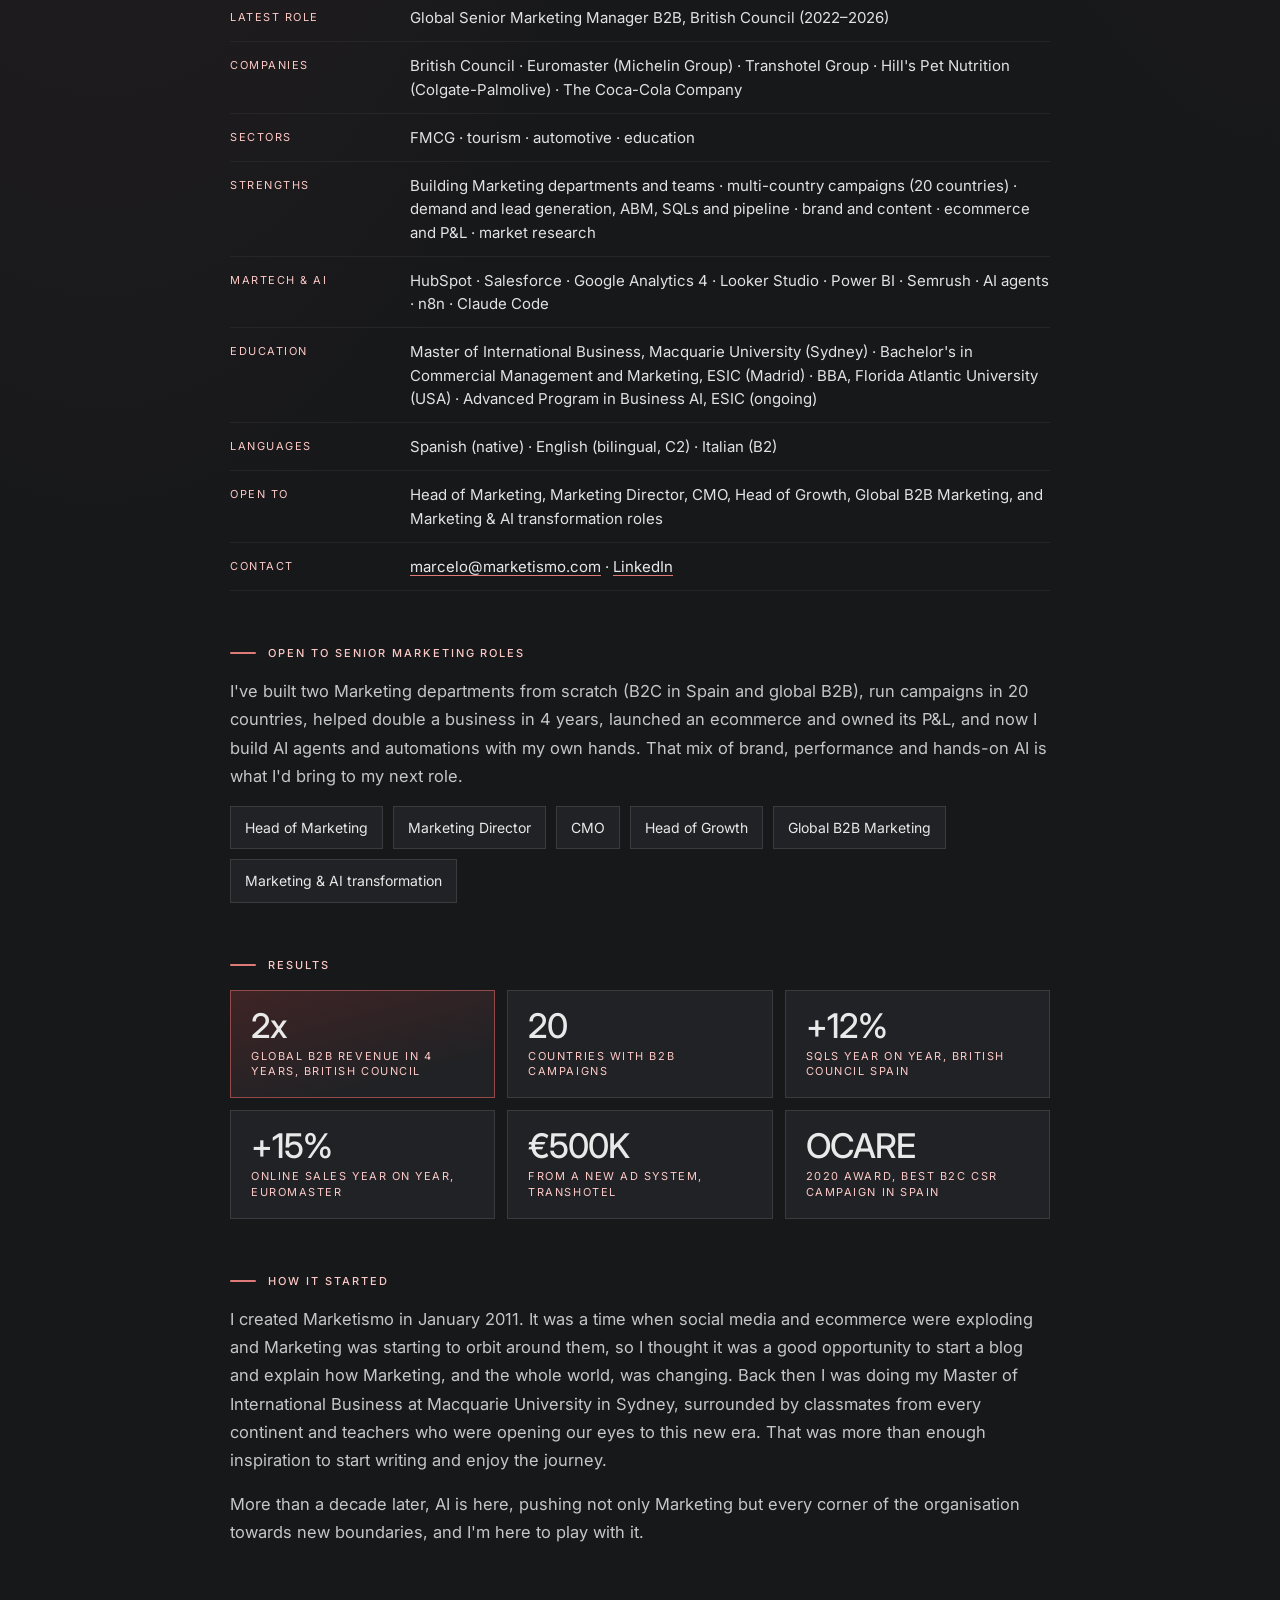
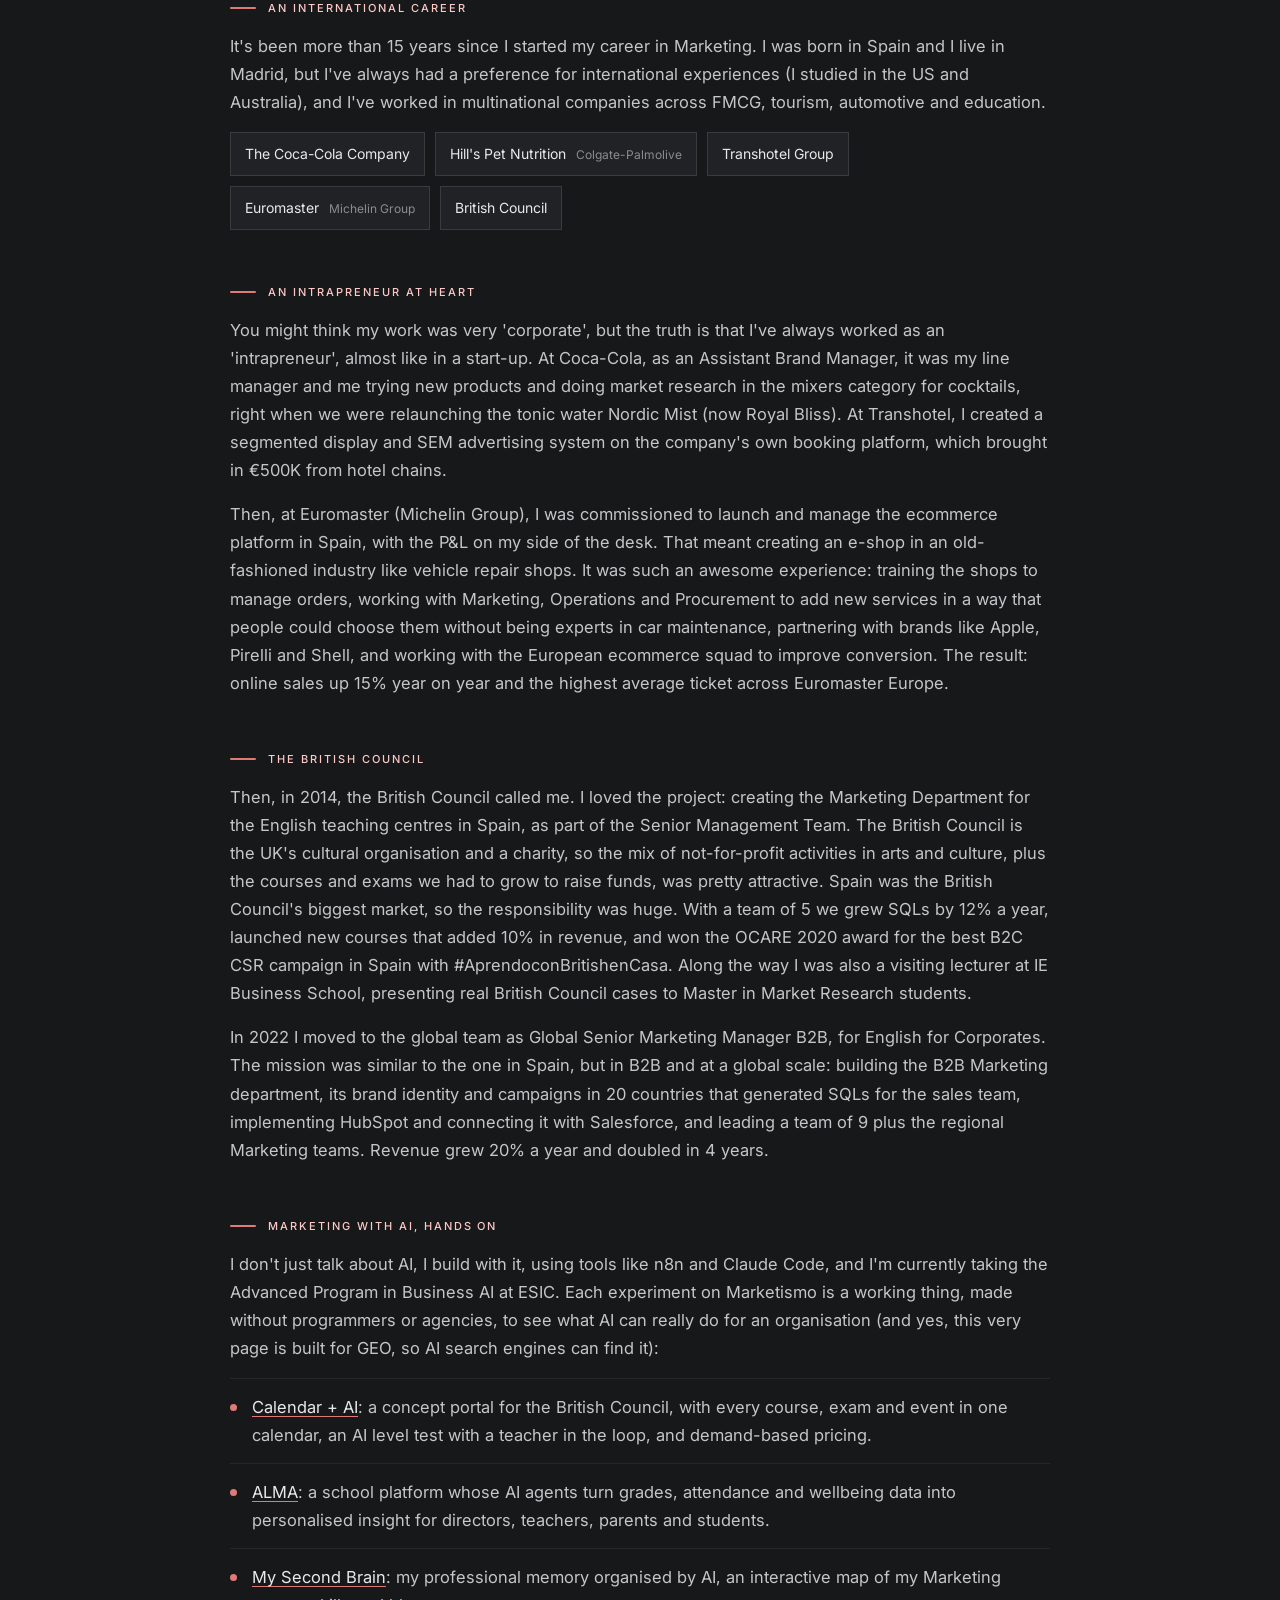
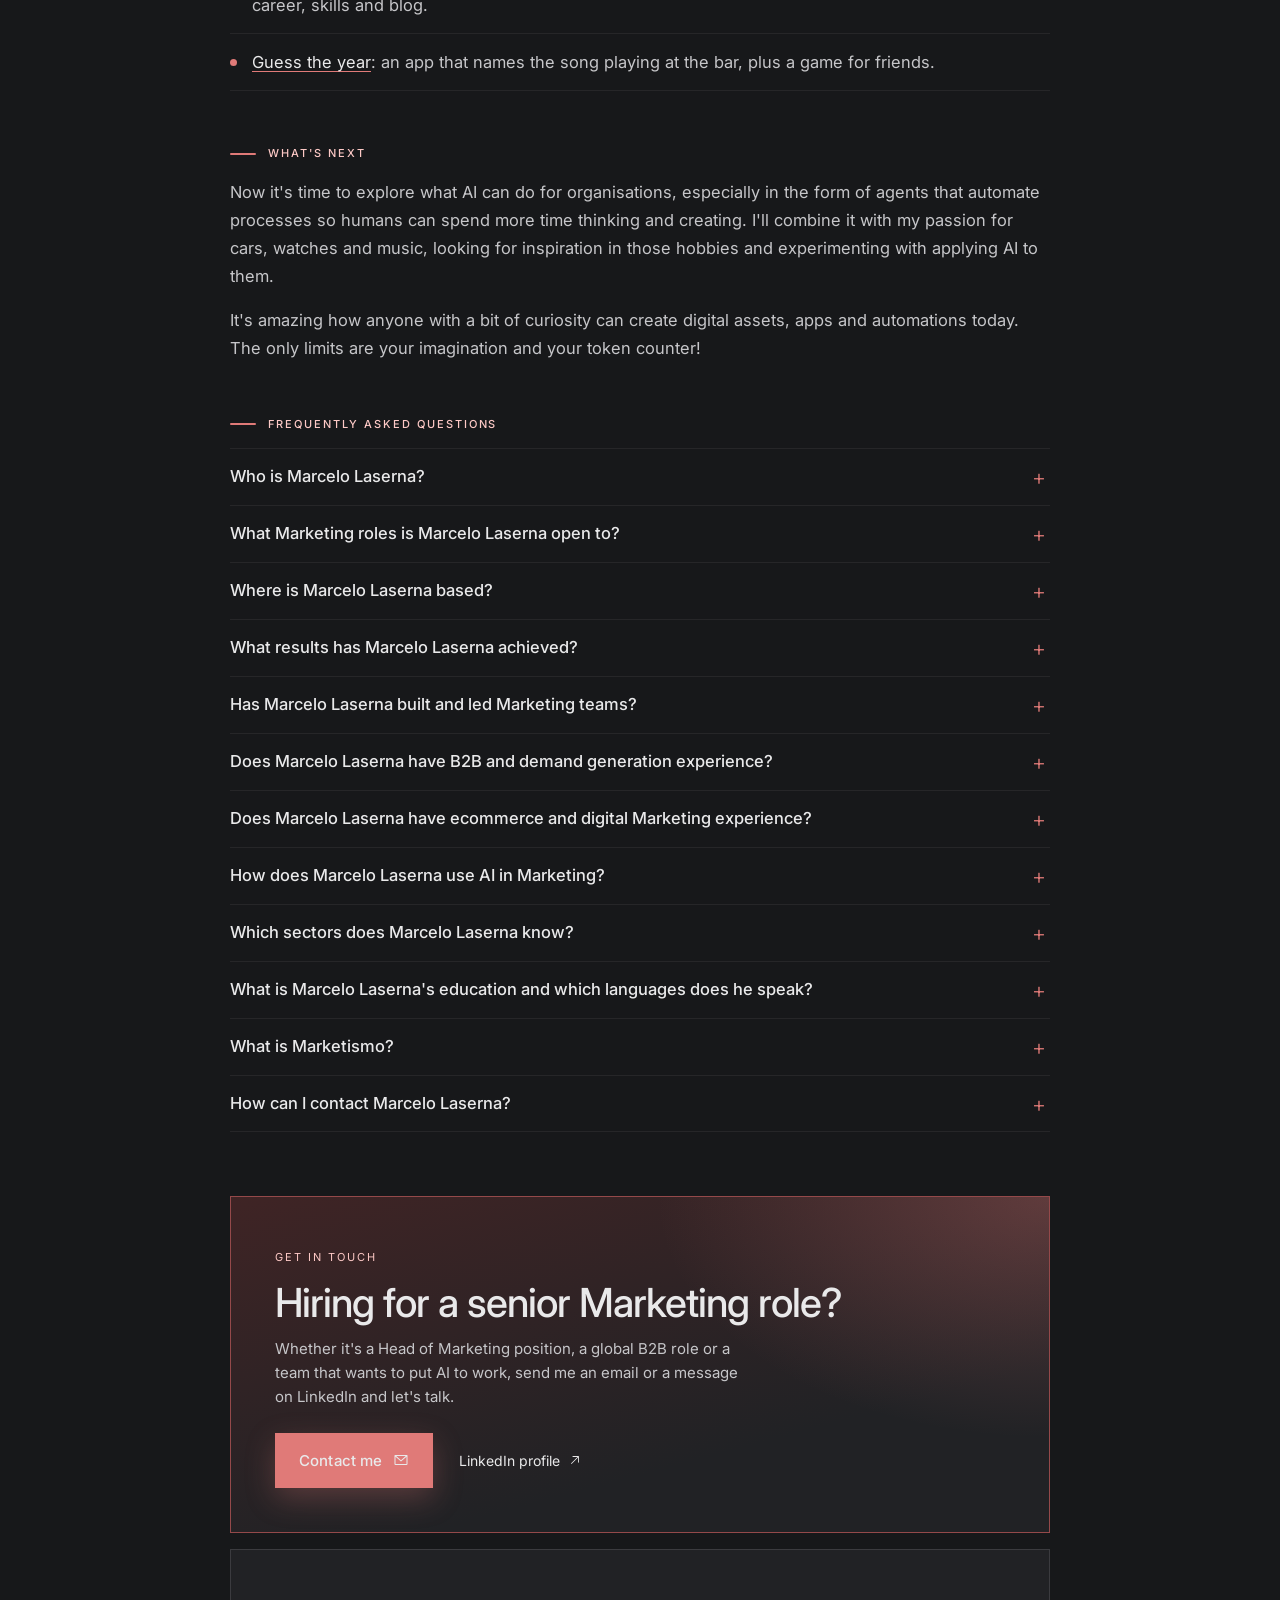
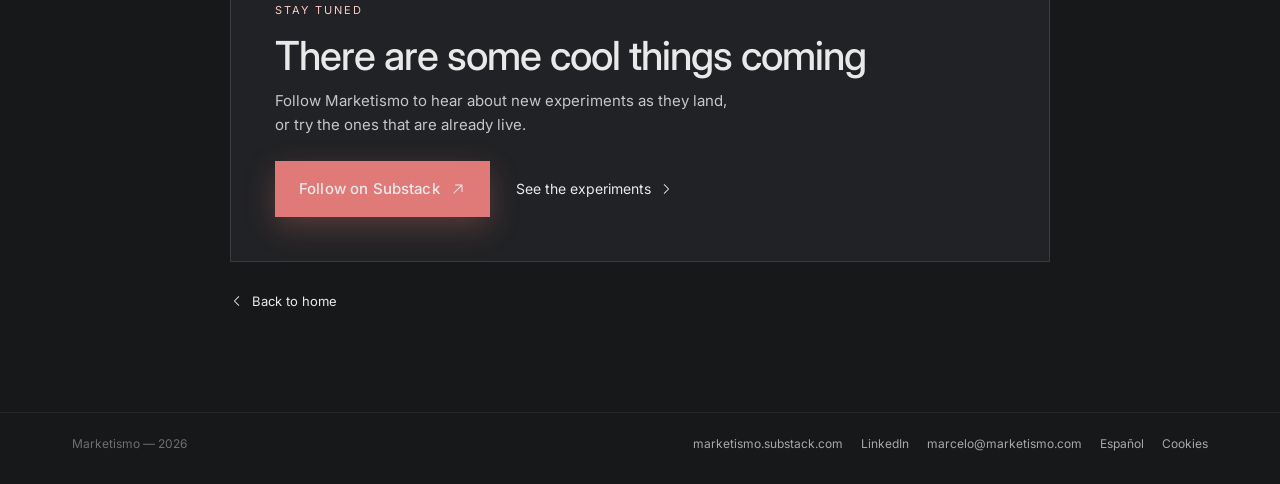
==== commit ec1c5d33: "Turn the About page into a GEO-ready profile and add a Spanish version Rewrite /about/ with CV facts" ====
--- a/about/index.html
+++ b/about/index.html
@@ -26,9 +26,14 @@
 'https://www.googletagmanager.com/gtm.js?id='+i+dl;f.parentNode.insertBefore(j,f);
 })(window,document,'script','dataLayer','GTM-PH86G99C');</script>
 <!-- End Google Tag Manager -->
-<title>About: who's behind Marketismo — Marketismo</title>
-<meta name="description" content="Marcelo Laserna started Marketismo in 2011. From Coca-Cola, Euromaster and the British Council to building with AI: the story behind the blog and its experiments.">
+<title>Marcelo Laserna: senior Marketing leader in Madrid, B2B, B2C, growth and AI — Marketismo</title>
+<meta name="description" content="Madrid-based Marketing leader, 15+ years at the British Council, Euromaster (Michelin) and Coca-Cola. Global B2B, 20 countries, ecommerce and AI. Open to senior roles.">
+<meta name="author" content="Marcelo Laserna">
+<meta name="robots" content="index, follow, max-snippet:-1, max-image-preview:large">
 <link rel="canonical" href="https://www.marketismo.com/about/">
+<link rel="alternate" hreflang="en" href="https://www.marketismo.com/about/">
+<link rel="alternate" hreflang="es" href="https://www.marketismo.com/es/sobre-mi/">
+<link rel="alternate" hreflang="x-default" href="https://www.marketismo.com/about/">
 <link rel="icon" href="/favicon.ico" sizes="16x16 32x32 48x48">
 <link rel="icon" type="image/png" sizes="192x192" href="/assets/icons/icon-192.png">
 <link rel="apple-touch-icon" href="/apple-touch-icon.png">
@@ -37,14 +42,194 @@
 
 <meta property="og:type" content="profile">
 <meta property="og:site_name" content="Marketismo">
-<meta property="og:title" content="Who's behind Marketismo?">
-<meta property="og:description" content="Marcelo Laserna: marketer, intrapreneur, and now playing with AI.">
+<meta property="og:locale" content="en_GB">
+<meta property="og:locale:alternate" content="es_ES">
+<meta property="og:title" content="Marcelo Laserna: senior Marketing leader, B2B, B2C, growth and AI">
+<meta property="og:description" content="15+ years at the British Council, Euromaster (Michelin Group) and Coca-Cola. Global B2B, campaigns in 20 countries, ecommerce and AI agents. Based in Madrid, open to senior Marketing roles.">
 <meta property="og:url" content="https://www.marketismo.com/about/">
 <meta property="og:image" content="https://www.marketismo.com/assets/img/about/about-og.jpg">
 <meta property="og:image:width" content="1200">
 <meta property="og:image:height" content="630">
 <meta property="og:image:alt" content="Illustrated propaganda-poster portrait of Marcelo Laserna in front of a red sun.">
+<meta property="profile:first_name" content="Marcelo">
+<meta property="profile:last_name" content="Laserna">
 <meta name="twitter:card" content="summary_large_image">
+
+<script type="application/ld+json">
+{
+  "@context": "https://schema.org",
+  "@graph": [
+    {
+      "@type": "Person",
+      "@id": "https://www.marketismo.com/#marcelo",
+      "name": "Marcelo Laserna",
+      "alternateName": "Marcelo Laserna Villarroya",
+      "givenName": "Marcelo",
+      "familyName": "Laserna Villarroya",
+      "jobTitle": "Senior Marketing Leader",
+      "description": "Madrid-based Marketing leader with more than 15 years of experience in multinational companies across FMCG, tourism, automotive and education. Former Global Senior Marketing Manager B2B at the British Council. Specialist in B2B and B2C Marketing, combining brand and performance, and in applying AI agents and automation to Marketing. Founder of Marketismo.",
+      "url": "https://www.marketismo.com/about/",
+      "image": "https://www.marketismo.com/assets/img/about/about-og.jpg",
+      "email": "mailto:marcelo@marketismo.com",
+      "address": { "@type": "PostalAddress", "addressLocality": "Madrid", "addressCountry": "ES" },
+      "birthPlace": { "@type": "Country", "name": "Spain" },
+      "knowsLanguage": [
+        { "@type": "Language", "name": "Spanish", "alternateName": "es" },
+        { "@type": "Language", "name": "English", "alternateName": "en" },
+        { "@type": "Language", "name": "Italian", "alternateName": "it" }
+      ],
+      "knowsAbout": [
+        "Marketing leadership",
+        "Marketing strategy",
+        "Go-to-market strategy",
+        "International marketing",
+        "Multi-country campaigns",
+        "B2B marketing",
+        "B2C marketing",
+        "Growth marketing",
+        "Demand generation",
+        "Lead generation",
+        "Account-based marketing",
+        "Lead nurturing and lead scoring",
+        "Sales and Marketing alignment",
+        "Brand management",
+        "Product management",
+        "Content marketing",
+        "Market research",
+        "Ecommerce",
+        "P&L management",
+        "Conversion rate optimisation",
+        "SEO",
+        "Generative Engine Optimization",
+        "Paid media",
+        "Marketing mix modeling",
+        "Marketing automation",
+        "HubSpot",
+        "Salesforce",
+        "Google Analytics 4",
+        "Artificial intelligence in marketing",
+        "AI agents",
+        "n8n",
+        "Claude Code"
+      ],
+      "alumniOf": [
+        { "@type": "Organization", "name": "British Council", "sameAs": "https://en.wikipedia.org/wiki/British_Council" },
+        { "@type": "Organization", "name": "Euromaster", "parentOrganization": { "@type": "Organization", "name": "Michelin", "sameAs": "https://en.wikipedia.org/wiki/Michelin" } },
+        { "@type": "Organization", "name": "Transhotel Group" },
+        { "@type": "Organization", "name": "Hill's Pet Nutrition", "parentOrganization": { "@type": "Organization", "name": "Colgate-Palmolive", "sameAs": "https://en.wikipedia.org/wiki/Colgate-Palmolive" } },
+        { "@type": "Organization", "name": "The Coca-Cola Company", "sameAs": "https://en.wikipedia.org/wiki/The_Coca-Cola_Company" },
+        { "@type": "CollegeOrUniversity", "name": "Macquarie University", "sameAs": "https://en.wikipedia.org/wiki/Macquarie_University" },
+        { "@type": "CollegeOrUniversity", "name": "ESIC Business & Marketing School" },
+        { "@type": "CollegeOrUniversity", "name": "Florida Atlantic University", "sameAs": "https://en.wikipedia.org/wiki/Florida_Atlantic_University" }
+      ],
+      "hasCredential": [
+        { "@type": "EducationalOccupationalCredential", "name": "Master of International Business", "credentialCategory": "degree", "recognizedBy": { "@type": "CollegeOrUniversity", "name": "Macquarie University" } },
+        { "@type": "EducationalOccupationalCredential", "name": "Bachelor's Degree in Commercial Management and Marketing", "credentialCategory": "degree", "recognizedBy": { "@type": "CollegeOrUniversity", "name": "ESIC Business & Marketing School" } },
+        { "@type": "EducationalOccupationalCredential", "name": "Bachelor of Business Administration, Major in Management", "credentialCategory": "degree", "recognizedBy": { "@type": "CollegeOrUniversity", "name": "Florida Atlantic University" } }
+      ],
+      "award": "OCARE 2020 Award for Best B2C CSR Campaign in Spain (#AprendoconBritishenCasa, British Council)",
+      "sameAs": [
+        "https://www.linkedin.com/in/marcelolv/",
+        "https://marketismo.substack.com/"
+      ]
+    },
+    {
+      "@type": "Organization",
+      "@id": "https://www.marketismo.com/#marketismo",
+      "name": "Marketismo",
+      "url": "https://www.marketismo.com/",
+      "logo": "https://www.marketismo.com/assets/img/marketismo-logo.png",
+      "foundingDate": "2011-01",
+      "founder": { "@id": "https://www.marketismo.com/#marcelo" },
+      "sameAs": ["https://marketismo.substack.com/"]
+    },
+    {
+      "@type": "ProfilePage",
+      "@id": "https://www.marketismo.com/about/#page",
+      "url": "https://www.marketismo.com/about/",
+      "name": "Marcelo Laserna: senior Marketing leader in Madrid, B2B, B2C, growth and AI",
+      "inLanguage": "en",
+      "dateModified": "2026-11-11",
+      "mainEntity": { "@id": "https://www.marketismo.com/#marcelo" },
+      "isPartOf": { "@type": "WebSite", "name": "Marketismo", "url": "https://www.marketismo.com/" },
+      "breadcrumb": {
+        "@type": "BreadcrumbList",
+        "itemListElement": [
+          { "@type": "ListItem", "position": 1, "name": "Home", "item": "https://www.marketismo.com/" },
+          { "@type": "ListItem", "position": 2, "name": "About", "item": "https://www.marketismo.com/about/" }
+        ]
+      }
+    },
+    {
+      "@type": "FAQPage",
+      "@id": "https://www.marketismo.com/about/#faq",
+      "inLanguage": "en",
+      "mainEntity": [
+        {
+          "@type": "Question",
+          "name": "Who is Marcelo Laserna?",
+          "acceptedAnswer": { "@type": "Answer", "text": "Marcelo Laserna (Marcelo Laserna Villarroya) is a Madrid-based Marketing leader with more than 15 years of experience in multinational companies across FMCG, tourism, automotive and education. Most recently he was Global Senior Marketing Manager B2B at the British Council (2022 to 2026). He is the founder of Marketismo and builds AI agents and automations for Marketing." }
+        },
+        {
+          "@type": "Question",
+          "name": "What Marketing roles is Marcelo Laserna open to?",
+          "acceptedAnswer": { "@type": "Answer", "text": "He is open to senior Marketing roles such as Head of Marketing, Marketing Director, CMO, Head of Growth or Global B2B Marketing lead, and to roles that bring AI into Marketing, such as Marketing transformation or Marketing automation lead. Companies and headhunters can contact him at marcelo@marketismo.com or on LinkedIn." }
+        },
+        {
+          "@type": "Question",
+          "name": "Where is Marcelo Laserna based?",
+          "acceptedAnswer": { "@type": "Answer", "text": "He is based in Madrid, Spain. His recent work has been global: at the British Council he ran B2B campaigns in 20 countries and led regional Marketing teams. He has also studied in the United States and Australia." }
+        },
+        {
+          "@type": "Question",
+          "name": "What results has Marcelo Laserna achieved?",
+          "acceptedAnswer": { "@type": "Answer", "text": "At the British Council, global B2B revenue grew 20% year on year and doubled in 4 years, and in Spain he delivered a 12% year-on-year increase in SQLs plus new courses that added 10% in revenue. At Euromaster (Michelin Group) online sales grew 15% year on year, with the highest average ticket across Euromaster Europe. At Transhotel he created an advertising system that generated 500,000 euros from hotel chains. He also won the OCARE 2020 Award for Best B2C CSR Campaign in Spain." }
+        },
+        {
+          "@type": "Question",
+          "name": "Has Marcelo Laserna built and led Marketing teams?",
+          "acceptedAnswer": { "@type": "Answer", "text": "Yes. He built two Marketing departments at the British Council: the B2C department for the English teaching centres in Spain, where he managed a team of 5 and sat on the Senior Management Team, and the global B2B Marketing department, where he managed a team of 9 and led regional Marketing teams on local campaigns and events." }
+        },
+        {
+          "@type": "Question",
+          "name": "Does Marcelo Laserna have B2B and demand generation experience?",
+          "acceptedAnswer": { "@type": "Answer", "text": "Yes. As Global Senior Marketing Manager B2B at the British Council he built the brand identity for its B2B English services and ran campaigns in 20 countries that generated SQLs for the sales team. He implemented HubSpot for Marketing automation, integrated it with Salesforce, and works with account-based marketing, lead nurturing, lead scoring and Sales and Marketing alignment." }
+        },
+        {
+          "@type": "Question",
+          "name": "Does Marcelo Laserna have ecommerce and digital Marketing experience?",
+          "acceptedAnswer": { "@type": "Answer", "text": "Yes. As Spain eCommerce Manager at Euromaster (Michelin Group) he launched and managed the ecommerce platform and owned its P&L: performance campaigns, catalogue, pricing, promotions and new services, working with media, SEO and content agencies and partnering with brands such as Apple, Pirelli and Shell. His digital skills include SEO, GEO, Google Ads, Meta Ads, LinkedIn Ads, programmatic, CRO and Google Analytics 4." }
+        },
+        {
+          "@type": "Question",
+          "name": "How does Marcelo Laserna use AI in Marketing?",
+          "acceptedAnswer": { "@type": "Answer", "text": "He builds AI agents and automations with tools such as n8n and Claude Code, so teams spend less time on repetitive processes and more on thinking and creating. At the British Council he managed Martech and AI tools for content creation and performance monitoring. He is taking the Advanced Program in Business AI at ESIC Business & Marketing School, and he publishes working AI experiments on Marketismo." }
+        },
+        {
+          "@type": "Question",
+          "name": "Which sectors does Marcelo Laserna know?",
+          "acceptedAnswer": { "@type": "Answer", "text": "FMCG (The Coca-Cola Company and Hill's Pet Nutrition, part of Colgate-Palmolive), tourism (Transhotel Group), automotive (Euromaster, Michelin Group) and education (British Council), in both B2C and B2B." }
+        },
+        {
+          "@type": "Question",
+          "name": "What is Marcelo Laserna's education and which languages does he speak?",
+          "acceptedAnswer": { "@type": "Answer", "text": "He holds a Master of International Business from Macquarie University in Sydney, a Bachelor's Degree in Commercial Management and Marketing from ESIC Business & Marketing School in Madrid, and a Bachelor of Business Administration from Florida Atlantic University in the United States. He was a visiting lecturer at IE Business School in 2016, 2017 and 2018. He speaks Spanish (native), English (bilingual, C2) and Italian (B2)." }
+        },
+        {
+          "@type": "Question",
+          "name": "What is Marketismo?",
+          "acceptedAnswer": { "@type": "Answer", "text": "Marketismo is Marcelo Laserna's blog and project site. It was born in January 2011 to explain how social media and ecommerce were changing Marketing, and today it publishes the AI experiments Marcelo builds, plus longer pieces on Substack." }
+        },
+        {
+          "@type": "Question",
+          "name": "How can I contact Marcelo Laserna?",
+          "acceptedAnswer": { "@type": "Answer", "text": "By email at marcelo@marketismo.com or on LinkedIn at linkedin.com/in/marcelolv." }
+        }
+      ]
+    }
+  ]
+}
+</script>
 
 <link rel="preconnect" href="https://fonts.googleapis.com">
 <link rel="preconnect" href="https://fonts.gstatic.com" crossorigin>
@@ -69,6 +254,7 @@
       <a href="/#tiles">Experiments</a>
       <a href="/about/" aria-current="page">About</a>
       <a href="https://marketismo.substack.com/" target="_blank" rel="noopener">Blog</a>
+      <a class="lang-switch" href="/es/sobre-mi/" hreflang="es" lang="es" aria-label="Leer en español">ES</a>
     </nav>
   </header>
 
@@ -80,8 +266,11 @@
           <span class="eyebrow-mark"></span>
           <span class="eyebrow-text">About</span>
         </div>
-        <h1>Who's behind <em>Marketismo?</em></h1>
-        <p class="article-lead">I'm Marcelo Laserna, and I created Marketismo back in January 2011.</p>
+        <h1>Marcelo Laserna, <em>the marketer behind Marketismo</em></h1>
+        <p class="article-lead">I'm a Marketing leader based in Madrid, with more than 15 years in multinational companies across FMCG, tourism, automotive and education. Most recently I was Global Senior Marketing Manager B2B at the British Council, where I built the global B2B Marketing department, ran campaigns in 20 countries and doubled revenue in 4 years. I also build AI agents and automations, and I'm open to my next senior Marketing role.</p>
+        <a class="article-jump" href="mailto:marcelo@marketismo.com">Get in touch: marcelo@marketismo.com
+          <svg width="14" height="14" viewBox="0 0 256 256" fill="currentColor" aria-hidden="true"><path d="M200 64v104a8 8 0 0 1-16 0V83.3L69.7 197.7a8 8 0 0 1-11.4-11.4L172.7 72H88a8 8 0 0 1 0-16h104a8 8 0 0 1 8 8Z"/></svg>
+        </a>
       </header>
 
       <figure class="article-figure">
@@ -94,40 +283,158 @@
 
       <div class="article-body">
 
+        <h2 id="at-a-glance">At a glance</h2>
+        <dl class="glance">
+          <dt>Based in</dt>
+          <dd>Madrid, Spain</dd>
+          <dt>Experience</dt>
+          <dd>15+ years in multinational companies, in B2B and B2C</dd>
+          <dt>Latest role</dt>
+          <dd>Global Senior Marketing Manager B2B, British Council (2022–2026)</dd>
+          <dt>Companies</dt>
+          <dd>British Council · Euromaster (Michelin Group) · Transhotel Group · Hill's Pet Nutrition (Colgate-Palmolive) · The Coca-Cola Company</dd>
+          <dt>Sectors</dt>
+          <dd>FMCG · tourism · automotive · education</dd>
+          <dt>Strengths</dt>
+          <dd>Building Marketing departments and teams · multi-country campaigns (20 countries) · demand and lead generation, ABM, SQLs and pipeline · brand and content · ecommerce and P&amp;L · market research</dd>
+          <dt>Martech &amp; AI</dt>
+          <dd>HubSpot · Salesforce · Google Analytics 4 · Looker Studio · Power BI · Semrush · AI agents · n8n · Claude Code</dd>
+          <dt>Education</dt>
+          <dd>Master of International Business, Macquarie University (Sydney) · Bachelor's in Commercial Management and Marketing, ESIC (Madrid) · BBA, Florida Atlantic University (USA) · Advanced Program in Business AI, ESIC (ongoing)</dd>
+          <dt>Languages</dt>
+          <dd>Spanish (native) · English (bilingual, C2) · Italian (B2)</dd>
+          <dt>Open to</dt>
+          <dd>Head of Marketing, Marketing Director, CMO, Head of Growth, Global B2B Marketing, and Marketing &amp; AI transformation roles</dd>
+          <dt>Contact</dt>
+          <dd><a href="mailto:marcelo@marketismo.com">marcelo@marketismo.com</a> · <a href="https://www.linkedin.com/in/marcelolv/" target="_blank" rel="noopener me">LinkedIn</a></dd>
+        </dl>
+
+        <h2 id="open-to-roles">Open to senior Marketing roles</h2>
+        <p>I've built two Marketing departments from scratch (B2C in Spain and global B2B), run campaigns in 20 countries, helped double a business in 4 years, launched an ecommerce and owned its P&amp;L, and now I build AI agents and automations with my own hands. That mix of brand, performance and hands-on AI is what I'd bring to my next role.</p>
+        <ul class="career" aria-label="Roles I'm open to">
+          <li>Head of Marketing</li>
+          <li>Marketing Director</li>
+          <li>CMO</li>
+          <li>Head of Growth</li>
+          <li>Global B2B Marketing</li>
+          <li>Marketing &amp; AI transformation</li>
+        </ul>
+
+        <h2 id="results">Results</h2>
+        <ul class="facts">
+          <li><span class="facts-value">2x</span><span class="facts-label">Global B2B revenue in 4 years, British Council</span></li>
+          <li><span class="facts-value">20</span><span class="facts-label">Countries with B2B campaigns</span></li>
+          <li><span class="facts-value">+12%</span><span class="facts-label">SQLs year on year, British Council Spain</span></li>
+          <li><span class="facts-value">+15%</span><span class="facts-label">Online sales year on year, Euromaster</span></li>
+          <li><span class="facts-value">€500K</span><span class="facts-label">From a new ad system, Transhotel</span></li>
+          <li><span class="facts-value">OCARE</span><span class="facts-label">2020 award, best B2C CSR campaign in Spain</span></li>
+        </ul>
+
         <h2>How it started</h2>
-        <p>It was a time when social media and ecommerce were exploding and Marketing was starting to orbit around them, so I thought it was a good opportunity to start a blog and explain how Marketing, and the whole world, was changing. Back then I was doing my Master's degree in Australia, surrounded by classmates from every continent and teachers who were opening our eyes to this new era. That was more than enough inspiration to start writing and enjoy the journey.</p>
+        <p>I created Marketismo in January 2011. It was a time when social media and ecommerce were exploding and Marketing was starting to orbit around them, so I thought it was a good opportunity to start a blog and explain how Marketing, and the whole world, was changing. Back then I was doing my Master of International Business at Macquarie University in Sydney, surrounded by classmates from every continent and teachers who were opening our eyes to this new era. That was more than enough inspiration to start writing and enjoy the journey.</p>
         <p>More than a decade later, AI is here, pushing not only Marketing but every corner of the organisation towards new boundaries, and I'm here to play with it.</p>
 
         <h2>An international career</h2>
-        <p>It's been a long time since I started my career in Marketing. I was born in Spain, but I've always had a preference for international experiences (I studied in the US and Australia), and I've worked in multinational companies like Coca-Cola, Colgate-Palmolive, Euromaster and the British Council.</p>
+        <p>It's been more than 15 years since I started my career in Marketing. I was born in Spain and I live in Madrid, but I've always had a preference for international experiences (I studied in the US and Australia), and I've worked in multinational companies across FMCG, tourism, automotive and education.</p>
         <ul class="career" aria-label="Companies">
-          <li>Coca-Cola</li>
-          <li>Colgate-Palmolive</li>
+          <li>The Coca-Cola Company</li>
+          <li>Hill's Pet Nutrition <span>Colgate-Palmolive</span></li>
+          <li>Transhotel Group</li>
           <li>Euromaster <span>Michelin Group</span></li>
           <li>British Council</li>
         </ul>
 
         <h2>An intrapreneur at heart</h2>
-        <p>You might think my work was very 'corporate', but the truth is that I've always worked as an 'intrapreneur', almost like in a start-up. At Coca-Cola, it was my line manager and me trying new products and doing market research in the mixers category for cocktails, right when we were relaunching the tonic water Nordic Mist (now Royal Bliss).</p>
-        <p>Then, at Euromaster (Michelin Group), I was commissioned to launch and manage the ecommerce platform. That meant creating an e-shop in an old-fashioned retail industry like vehicle repair shops. It was such an awesome experience: training the shops to manage orders, working with Marketing, Operations and Procurement to add new services to the platform in a way that people could choose them without being experts in car maintenance, and working with the European ecommerce squad to improve the platform and increase conversion rates.</p>
+        <p>You might think my work was very 'corporate', but the truth is that I've always worked as an 'intrapreneur', almost like in a start-up. At Coca-Cola, as an Assistant Brand Manager, it was my line manager and me trying new products and doing market research in the mixers category for cocktails, right when we were relaunching the tonic water Nordic Mist (now Royal Bliss). At Transhotel, I created a segmented display and SEM advertising system on the company's own booking platform, which brought in €500K from hotel chains.</p>
+        <p>Then, at Euromaster (Michelin Group), I was commissioned to launch and manage the ecommerce platform in Spain, with the P&amp;L on my side of the desk. That meant creating an e-shop in an old-fashioned industry like vehicle repair shops. It was such an awesome experience: training the shops to manage orders, working with Marketing, Operations and Procurement to add new services in a way that people could choose them without being experts in car maintenance, partnering with brands like Apple, Pirelli and Shell, and working with the European ecommerce squad to improve conversion. The result: online sales up 15% year on year and the highest average ticket across Euromaster Europe.</p>
 
         <h2>The British Council</h2>
-        <p>Then the British Council called me. I loved the project: creating the Marketing Department for the Teaching Centres in Spain. The British Council is the UK's cultural organisation and a charity, so the mix of not-for-profit activities in arts and culture, plus the courses and exams we had to grow to raise funds, was pretty attractive. Spain was the British Council's biggest market, so the responsibility was huge.</p>
-        <p>After 8 years growing the Marketing Department in Spain, I moved to English for Corporates at a global level. The mission was similar to the one in Spain, but covering more than 20 markets and coordinating a team spread across several key markets.</p>
-        <ul class="facts">
-          <li><span class="facts-value">2011</span><span class="facts-label">Marketismo is born</span></li>
-          <li><span class="facts-value">8 years</span><span class="facts-label">Building Marketing in Spain</span></li>
-          <li><span class="facts-value">20+</span><span class="facts-label">Markets, English for Corporates</span></li>
+        <p>Then, in 2014, the British Council called me. I loved the project: creating the Marketing Department for the English teaching centres in Spain, as part of the Senior Management Team. The British Council is the UK's cultural organisation and a charity, so the mix of not-for-profit activities in arts and culture, plus the courses and exams we had to grow to raise funds, was pretty attractive. Spain was the British Council's biggest market, so the responsibility was huge. With a team of 5 we grew SQLs by 12% a year, launched new courses that added 10% in revenue, and won the OCARE 2020 award for the best B2C CSR campaign in Spain with #AprendoconBritishenCasa. Along the way I was also a visiting lecturer at IE Business School, presenting real British Council cases to Master in Market Research students.</p>
+        <p>In 2022 I moved to the global team as Global Senior Marketing Manager B2B, for English for Corporates. The mission was similar to the one in Spain, but in B2B and at a global scale: building the B2B Marketing department, its brand identity and campaigns in 20 countries that generated SQLs for the sales team, implementing HubSpot and connecting it with Salesforce, and leading a team of 9 plus the regional Marketing teams. Revenue grew 20% a year and doubled in 4 years.</p>
+
+        <h2 id="ai">Marketing with AI, hands on</h2>
+        <p>I don't just talk about AI, I build with it, using tools like n8n and Claude Code, and I'm currently taking the Advanced Program in Business AI at ESIC. Each experiment on Marketismo is a working thing, made without programmers or agencies, to see what AI can really do for an organisation (and yes, this very page is built for GEO, so AI search engines can find it):</p>
+        <ul class="features">
+          <li><a href="/experiments/calendar-ai/">Calendar + AI</a>: a concept portal for the British Council, with every course, exam and event in one calendar, an AI level test with a teacher in the loop, and demand-based pricing.</li>
+          <li><a href="/alma/">ALMA</a>: a school platform whose AI agents turn grades, attendance and wellbeing data into personalised insight for directors, teachers, parents and students.</li>
+          <li><a href="/second-brain/">My Second Brain</a>: my professional memory organised by AI, an interactive map of my Marketing career, skills and blog.</li>
+          <li><a href="/experiments/guess-the-year/">Guess the year</a>: an app that names the song playing at the bar, plus a game for friends.</li>
         </ul>
 
         <h2>What's next</h2>
-        <p>Now it's time to move on and explore what AI can do for organisations, especially in the form of agents that automate processes so humans can spend more time thinking and creating. I'll combine AI with my passion for cars, watches and music, looking for inspiration in those hobbies and experimenting with applying AI to them.</p>
-        <p>So that's Marketismo now: a place where I'll post different AI experiments, because it's the new playground. It's amazing how anyone with a bit of curiosity can create digital assets, apps and automations without partnering with programmers or agencies. The only limits are your imagination and your token counter!</p>
-
-        <aside class="cta-panel" aria-labelledby="cta-title">
+        <p>Now it's time to explore what AI can do for organisations, especially in the form of agents that automate processes so humans can spend more time thinking and creating. I'll combine it with my passion for cars, watches and music, looking for inspiration in those hobbies and experimenting with applying AI to them.</p>
+        <p>It's amazing how anyone with a bit of curiosity can create digital assets, apps and automations today. The only limits are your imagination and your token counter!</p>
+
+        <h2 id="faq">Frequently asked questions</h2>
+        <div class="faq">
+          <details>
+            <summary>Who is Marcelo Laserna?</summary>
+            <p>Marcelo Laserna (Marcelo Laserna Villarroya) is a Madrid-based Marketing leader with more than 15 years of experience in multinational companies across FMCG, tourism, automotive and education. Most recently he was Global Senior Marketing Manager B2B at the British Council (2022 to 2026). He is the founder of Marketismo and builds AI agents and automations for Marketing.</p>
+          </details>
+          <details>
+            <summary>What Marketing roles is Marcelo Laserna open to?</summary>
+            <p>He is open to senior Marketing roles such as Head of Marketing, Marketing Director, CMO, Head of Growth or Global B2B Marketing lead, and to roles that bring AI into Marketing, such as Marketing transformation or Marketing automation lead. Companies and headhunters can contact him at <a href="mailto:marcelo@marketismo.com">marcelo@marketismo.com</a> or on <a href="https://www.linkedin.com/in/marcelolv/" target="_blank" rel="noopener">LinkedIn</a>.</p>
+          </details>
+          <details>
+            <summary>Where is Marcelo Laserna based?</summary>
+            <p>He is based in Madrid, Spain. His recent work has been global: at the British Council he ran B2B campaigns in 20 countries and led regional Marketing teams. He has also studied in the United States and Australia.</p>
+          </details>
+          <details>
+            <summary>What results has Marcelo Laserna achieved?</summary>
+            <p>At the British Council, global B2B revenue grew 20% year on year and doubled in 4 years, and in Spain he delivered a 12% year-on-year increase in SQLs plus new courses that added 10% in revenue. At Euromaster (Michelin Group) online sales grew 15% year on year, with the highest average ticket across Euromaster Europe. At Transhotel he created an advertising system that generated 500,000 euros from hotel chains. He also won the OCARE 2020 Award for Best B2C CSR Campaign in Spain.</p>
+          </details>
+          <details>
+            <summary>Has Marcelo Laserna built and led Marketing teams?</summary>
+            <p>Yes. He built two Marketing departments at the British Council: the B2C department for the English teaching centres in Spain, where he managed a team of 5 and sat on the Senior Management Team, and the global B2B Marketing department, where he managed a team of 9 and led regional Marketing teams on local campaigns and events.</p>
+          </details>
+          <details>
+            <summary>Does Marcelo Laserna have B2B and demand generation experience?</summary>
+            <p>Yes. As Global Senior Marketing Manager B2B at the British Council he built the brand identity for its B2B English services and ran campaigns in 20 countries that generated SQLs for the sales team. He implemented HubSpot for Marketing automation, integrated it with Salesforce, and works with account-based marketing, lead nurturing, lead scoring and Sales and Marketing alignment.</p>
+          </details>
+          <details>
+            <summary>Does Marcelo Laserna have ecommerce and digital Marketing experience?</summary>
+            <p>Yes. As Spain eCommerce Manager at Euromaster (Michelin Group) he launched and managed the ecommerce platform and owned its P&amp;L: performance campaigns, catalogue, pricing, promotions and new services, working with media, SEO and content agencies and partnering with brands such as Apple, Pirelli and Shell. His digital skills include SEO, GEO, Google Ads, Meta Ads, LinkedIn Ads, programmatic, CRO and Google Analytics 4.</p>
+          </details>
+          <details>
+            <summary>How does Marcelo Laserna use AI in Marketing?</summary>
+            <p>He builds AI agents and automations with tools such as n8n and Claude Code, so teams spend less time on repetitive processes and more on thinking and creating. At the British Council he managed Martech and AI tools for content creation and performance monitoring. He is taking the Advanced Program in Business AI at ESIC Business &amp; Marketing School, and he publishes working AI experiments on Marketismo.</p>
+          </details>
+          <details>
+            <summary>Which sectors does Marcelo Laserna know?</summary>
+            <p>FMCG (The Coca-Cola Company and Hill's Pet Nutrition, part of Colgate-Palmolive), tourism (Transhotel Group), automotive (Euromaster, Michelin Group) and education (British Council), in both B2C and B2B.</p>
+          </details>
+          <details>
+            <summary>What is Marcelo Laserna's education and which languages does he speak?</summary>
+            <p>He holds a Master of International Business from Macquarie University in Sydney, a Bachelor's Degree in Commercial Management and Marketing from ESIC Business &amp; Marketing School in Madrid, and a Bachelor of Business Administration from Florida Atlantic University in the United States. He was a visiting lecturer at IE Business School in 2016, 2017 and 2018. He speaks Spanish (native), English (bilingual, C2) and Italian (B2).</p>
+          </details>
+          <details>
+            <summary>What is Marketismo?</summary>
+            <p>Marketismo is Marcelo Laserna's blog and project site. It was born in January 2011 to explain how social media and ecommerce were changing Marketing, and today it publishes the AI experiments Marcelo builds, plus longer pieces on Substack.</p>
+          </details>
+          <details>
+            <summary>How can I contact Marcelo Laserna?</summary>
+            <p>By email at <a href="mailto:marcelo@marketismo.com">marcelo@marketismo.com</a> or on LinkedIn at <a href="https://www.linkedin.com/in/marcelolv/" target="_blank" rel="noopener">linkedin.com/in/marcelolv</a>.</p>
+          </details>
+        </div>
+
+        <aside class="cta-panel" aria-labelledby="contact-title">
+          <span class="cta-kicker">Get in touch</span>
+          <h2 class="cta-title" id="contact-title">Hiring for a senior Marketing role?</h2>
+          <p>Whether it's a Head of Marketing position, a global B2B role or a team that wants to put AI to work, send me an email or a message on LinkedIn and let's talk.</p>
+          <div class="cta-actions">
+            <a class="cta-button cta-button--mail" href="mailto:marcelo@marketismo.com">Contact me
+              <svg width="16" height="16" viewBox="0 0 256 256" fill="currentColor" aria-hidden="true"><path d="M224 48H32a8 8 0 0 0-8 8v136a16 16 0 0 0 16 16h176a16 16 0 0 0 16-16V56a8 8 0 0 0-8-8Zm-20.57 16L128 133.15 52.57 64ZM216 192H40V74.19l82.59 75.71a8 8 0 0 0 10.82 0L216 74.19V192Z"/></svg>
+            </a>
+            <a class="cta-secondary" href="https://www.linkedin.com/in/marcelolv/" target="_blank" rel="noopener me">LinkedIn profile
+              <svg width="14" height="14" viewBox="0 0 256 256" fill="currentColor" aria-hidden="true"><path d="M200 64v104a8 8 0 0 1-16 0V83.3L69.7 197.7a8 8 0 0 1-11.4-11.4L172.7 72H88a8 8 0 0 1 0-16h104a8 8 0 0 1 8 8Z"/></svg>
+            </a>
+          </div>
+        </aside>
+
+        <aside class="cta-panel cta-panel--contact" aria-labelledby="cta-title">
           <span class="cta-kicker">Stay tuned</span>
           <h2 class="cta-title" id="cta-title">There are some cool things coming</h2>
-          <p>Follow Marketismo on Substack to hear about new experiments as they land, or try the ones that are already live.</p>
+          <p>Follow Marketismo to hear about new experiments as they land, or try the ones that are already live.</p>
           <div class="cta-actions">
             <a class="cta-button" href="https://marketismo.substack.com/" target="_blank" rel="noopener">Follow on Substack
               <svg width="16" height="16" viewBox="0 0 256 256" fill="currentColor" aria-hidden="true"><path d="M200 64v104a8 8 0 0 1-16 0V83.3L69.7 197.7a8 8 0 0 1-11.4-11.4L172.7 72H88a8 8 0 0 1 0-16h104a8 8 0 0 1 8 8Z"/></svg>
@@ -138,18 +445,6 @@
           </div>
         </aside>
 
-        <aside class="cta-panel cta-panel--contact" aria-labelledby="contact-title">
-          <span class="cta-kicker">Get in touch</span>
-          <h2 class="cta-title" id="contact-title">Let's talk</h2>
-          <p>Want to talk about AI, Marketing or any of the experiments? Send me an email.</p>
-          <div class="cta-actions">
-            <a class="cta-button cta-button--mail" href="mailto:marcelo@marketismo.com">Contact me
-              <svg width="16" height="16" viewBox="0 0 256 256" fill="currentColor" aria-hidden="true"><path d="M224 48H32a8 8 0 0 0-8 8v136a16 16 0 0 0 16 16h176a16 16 0 0 0 16-16V56a8 8 0 0 0-8-8Zm-20.57 16L128 133.15 52.57 64ZM216 192H40V74.19l82.59 75.71a8 8 0 0 0 10.82 0L216 74.19V192Z"/></svg>
-            </a>
-            <a class="cta-secondary" href="mailto:marcelo@marketismo.com">marcelo@marketismo.com</a>
-          </div>
-        </aside>
-
         <a class="article-back" href="/">
           <svg width="14" height="14" viewBox="0 0 256 256" fill="currentColor" aria-hidden="true"><path d="M165.7 202.3a8 8 0 0 1-11.4 11.4l-80-80a8 8 0 0 1 0-11.4l80-80a8 8 0 0 1 11.4 11.4L91.3 128Z"/></svg>
           Back to home
@@ -162,7 +457,9 @@
     <span>Marketismo — 2026</span>
     <div class="footer-links">
       <a href="https://marketismo.substack.com/" target="_blank" rel="noopener">marketismo.substack.com</a>
+      <a href="https://www.linkedin.com/in/marcelolv/" target="_blank" rel="noopener me">LinkedIn</a>
       <a href="mailto:marcelo@marketismo.com">marcelo@marketismo.com</a>
+      <a href="/es/sobre-mi/" hreflang="es" lang="es">Español</a>
       <button type="button" class="link-btn" id="mk-consent-reopen">Cookies</button>
     </div>
   </footer>
--- a/assets/css/site.css
+++ b/assets/css/site.css
@@ -295,12 +295,16 @@
 .poster-pen { transition: transform .6s cubic-bezier(.16,.84,.26,1); }
 .tile:hover .poster-rays { transform: rotate(10deg); }
 .tile:hover .poster-pen { transform: translate(-3px, 2px); }
-.poster-notes, .poster-jukebox, .poster-traces, .poster-calendar, .poster-bars, .poster-portrait { transition: transform .6s cubic-bezier(.16,.84,.26,1); }
+.poster-notes, .poster-jukebox, .poster-traces, .poster-calendar, .poster-bars, .poster-portrait, .poster-graph, .poster-growth, .poster-cap, .poster-spark { transition: transform .6s cubic-bezier(.16,.84,.26,1); }
 .tile:hover .poster-notes { transform: translate(-4px, -3px); }
 .tile:hover .poster-jukebox, .tile:hover .poster-calendar { transform: translateY(-2px); }
 .tile:hover .poster-traces { transform: translateX(-4px); }
 .tile:hover .poster-bars { transform: translate(-6px, 2px); }
 .tile:hover .poster-portrait { transform: translateY(-2px); }
+.tile:hover .poster-graph { transform: translate(-3px, -2px); }
+.tile:hover .poster-growth { transform: translate(2px, -3px); }
+.tile:hover .poster-cap { transform: translateY(-3px); }
+.tile:hover .poster-spark { transform: translate(-2px, 2px); }
 
 /* — article: points scoreboard — */
 .points { list-style: none; margin: 4px 0 20px; padding: 0; display: grid; grid-template-columns: repeat(3, 1fr); gap: 12px; }
@@ -329,9 +333,40 @@
 .facts-value { font-family: var(--font-heading); font-weight: 500; font-size: clamp(26px, 3.4vw, 34px); line-height: 1; letter-spacing: -0.03em; color: var(--color-text); }
 .facts-label { font-size: 11px; line-height: 1.4; letter-spacing: 0.14em; text-transform: uppercase; color: var(--color-accent-300); }
 @media (max-width: 520px) { .facts { grid-template-columns: 1fr; } }
+
+/* — about: language switch, profile at a glance, FAQ — */
+.site-nav .lang-switch { padding-left: 14px; border-left: 1px solid var(--color-neutral-800); letter-spacing: 0.08em; }
+.glance { margin: 4px 0 20px; display: grid; grid-template-columns: 180px 1fr; border-top: 1px solid var(--color-neutral-900); }
+.glance dt, .glance dd { margin: 0; padding: 12px 0; border-bottom: 1px solid var(--color-neutral-900); font-size: 15px; line-height: 1.55; }
+.glance dt { font-size: 11px; letter-spacing: 0.14em; text-transform: uppercase; color: var(--color-accent-300); padding-top: 15px; }
+.glance dd { color: var(--color-neutral-200); }
+@media (max-width: 560px) {
+  .glance { grid-template-columns: 1fr; }
+  .glance dt { border-bottom: 0; padding-bottom: 0; }
+}
+.faq { margin: 4px 0 20px; border-top: 1px solid var(--color-neutral-900); }
+.faq details { border-bottom: 1px solid var(--color-neutral-900); }
+.faq summary {
+  position: relative; padding: 16px 36px 16px 0; cursor: pointer; list-style: none;
+  font-size: 16.5px; font-weight: 500; line-height: 1.45; color: var(--color-text);
+}
+.faq summary::-webkit-details-marker { display: none; }
+.faq summary::after {
+  content: "+"; position: absolute; right: 4px; top: 13px;
+  font-size: 22px; font-weight: 300; color: var(--color-accent); transition: transform .2s ease;
+}
+.faq details[open] summary::after { transform: rotate(45deg); }
+.faq summary:hover { color: var(--color-accent-300); }
+.faq summary:focus-visible { outline: 2px solid var(--color-accent); outline-offset: 2px; }
+.faq details p { margin: 0 0 18px; padding-right: 36px; font-size: 15.5px; }
 
 /* — call to action with a secondary link — */
 .cta-actions { display: flex; flex-wrap: wrap; align-items: center; gap: 12px 26px; margin-top: 24px; }
 .cta-actions .cta-button { margin-top: 0; }
 .cta-secondary { display: inline-flex; align-items: center; gap: 8px; font-size: 14px; color: var(--color-neutral-200); text-decoration: none; }
 .cta-secondary:hover { color: var(--color-accent); }
+
+/* — six tiles on wide screens: two rows of three — */
+@media (min-width: 980px) {
+  .tile-grid { grid-template-columns: repeat(3, 1fr); }
+}
